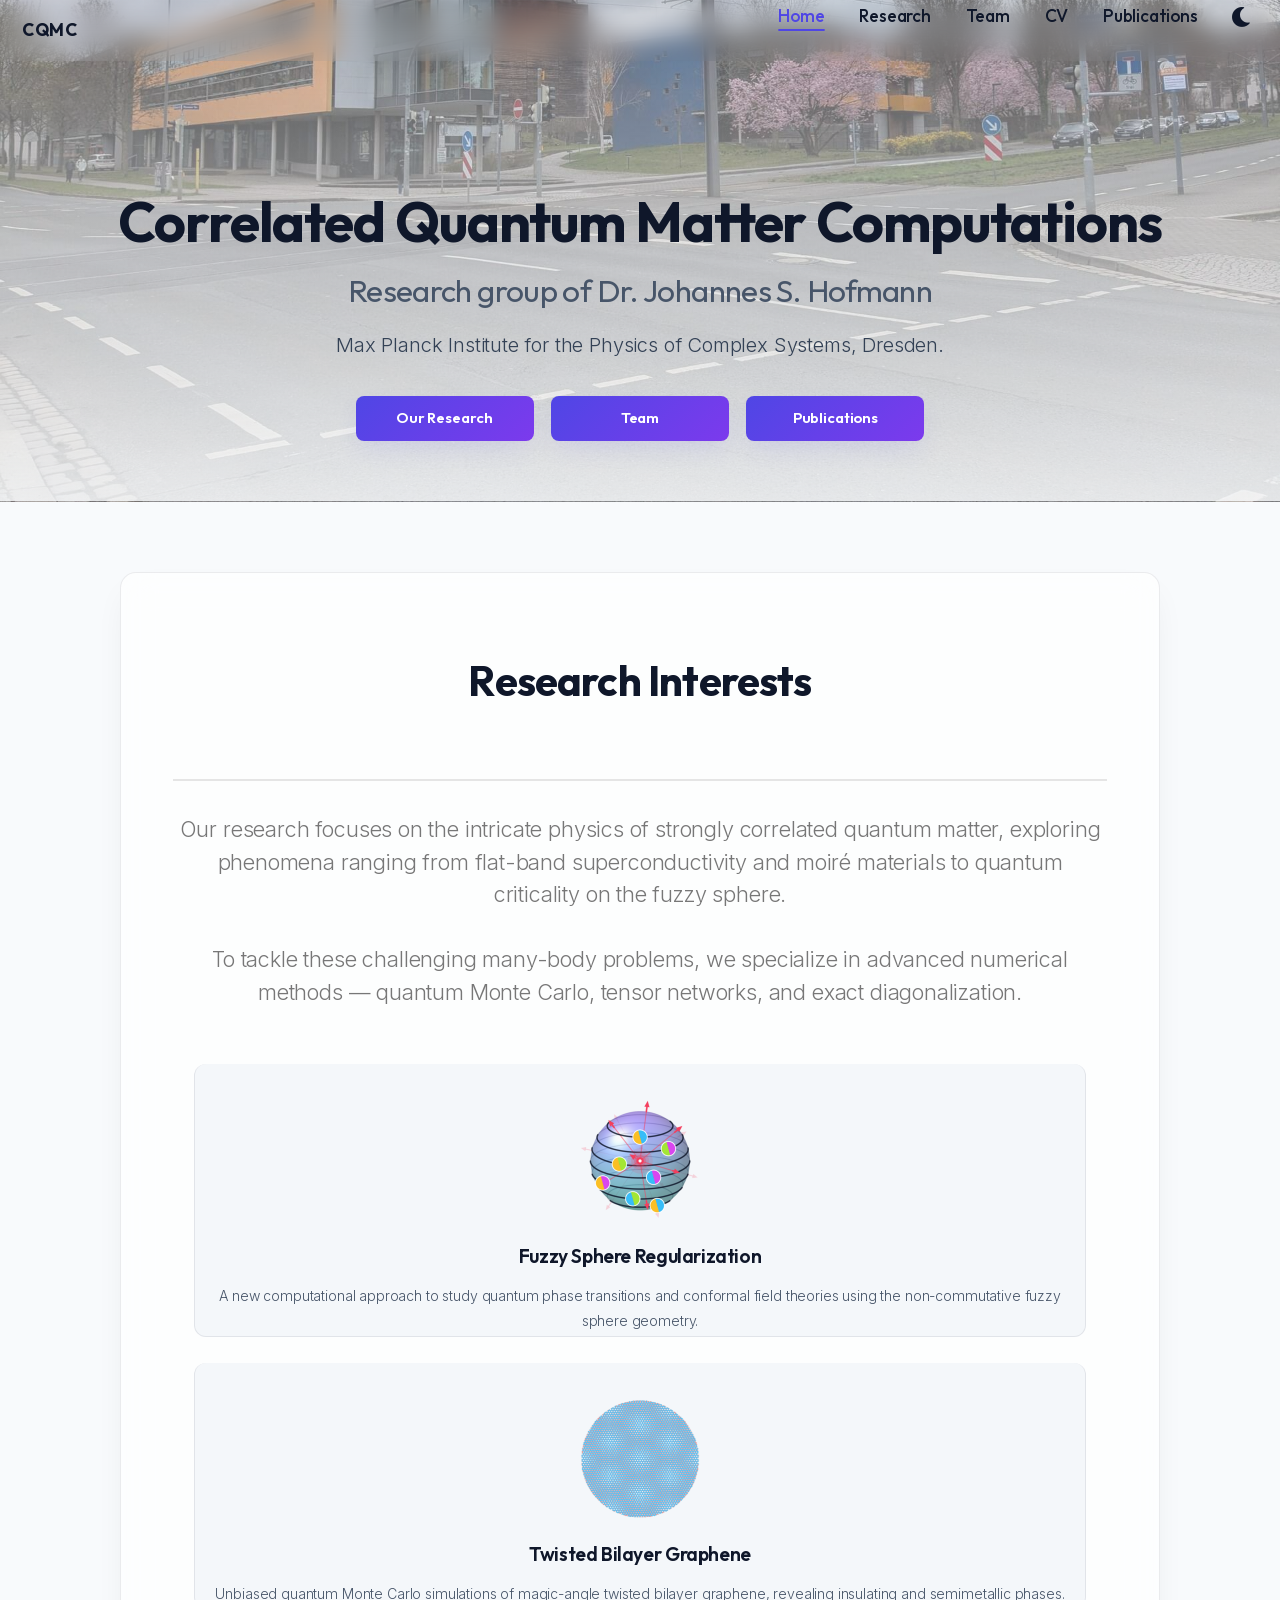
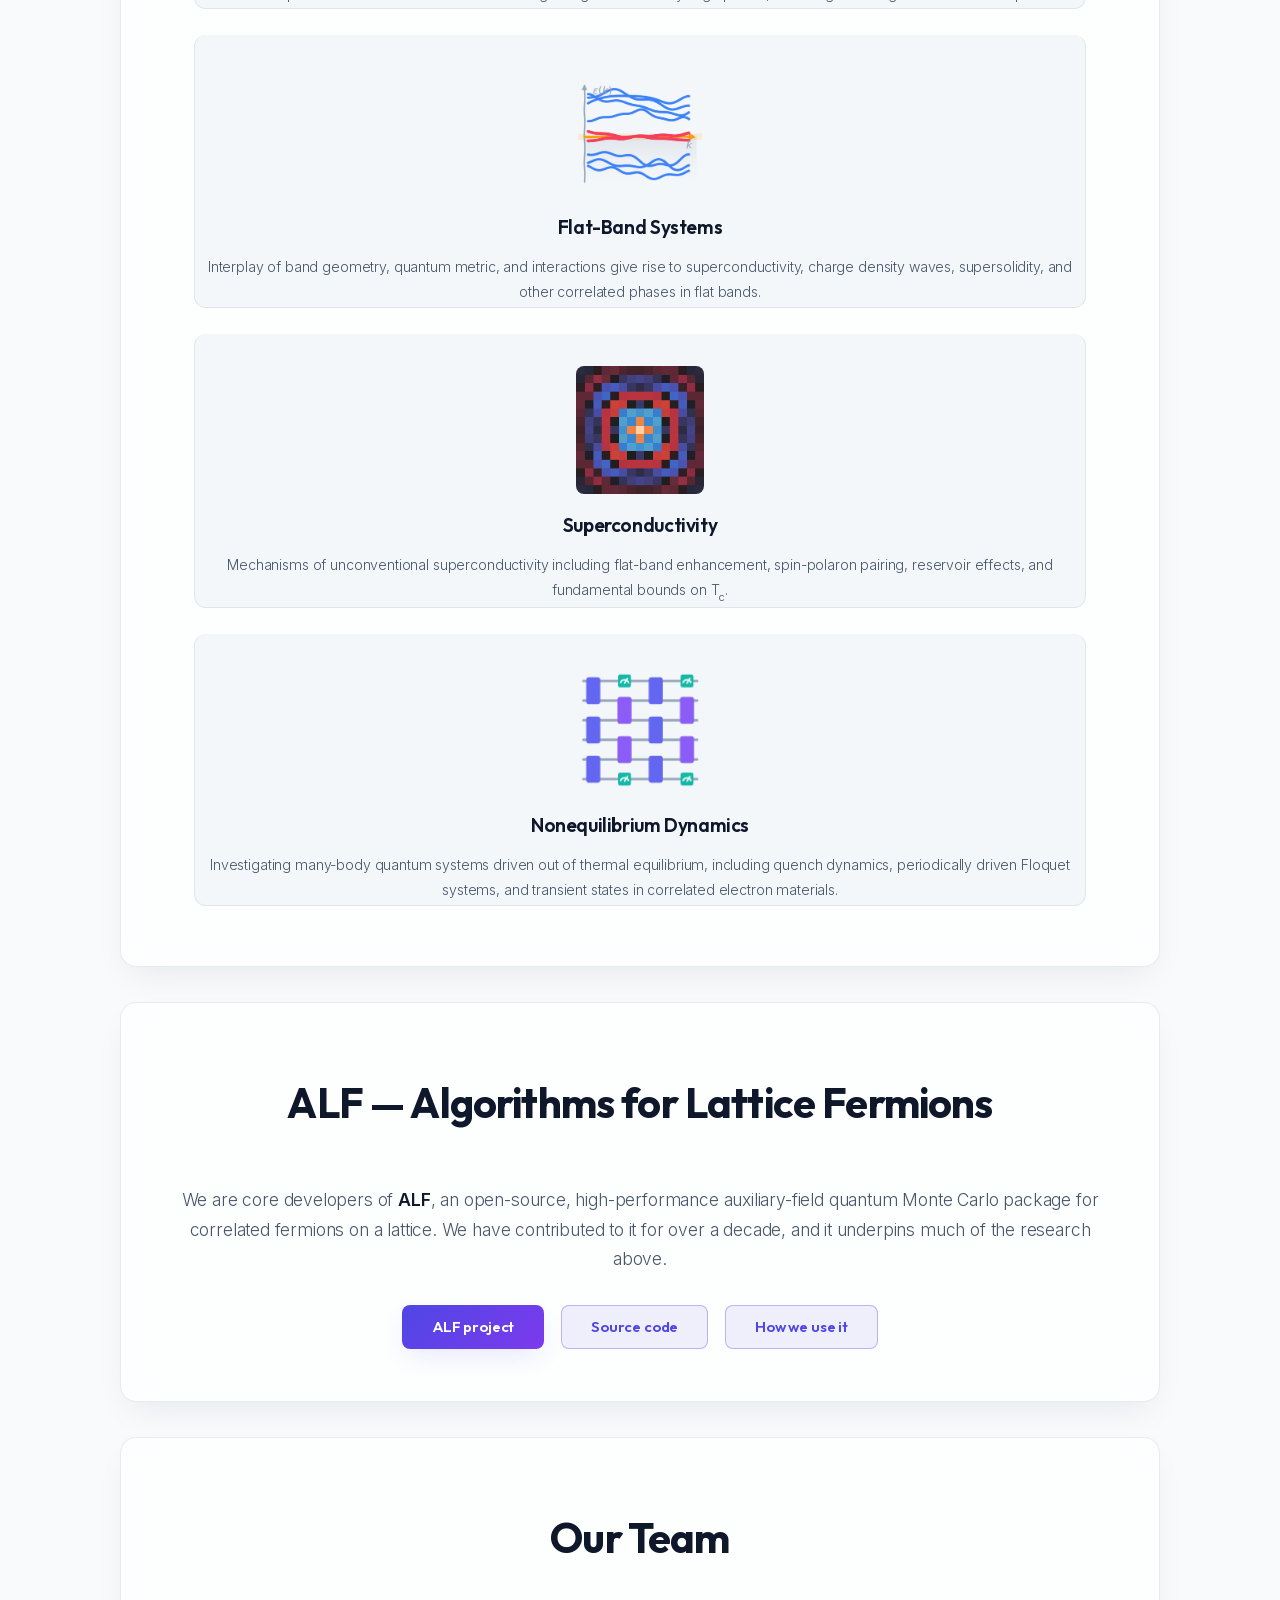
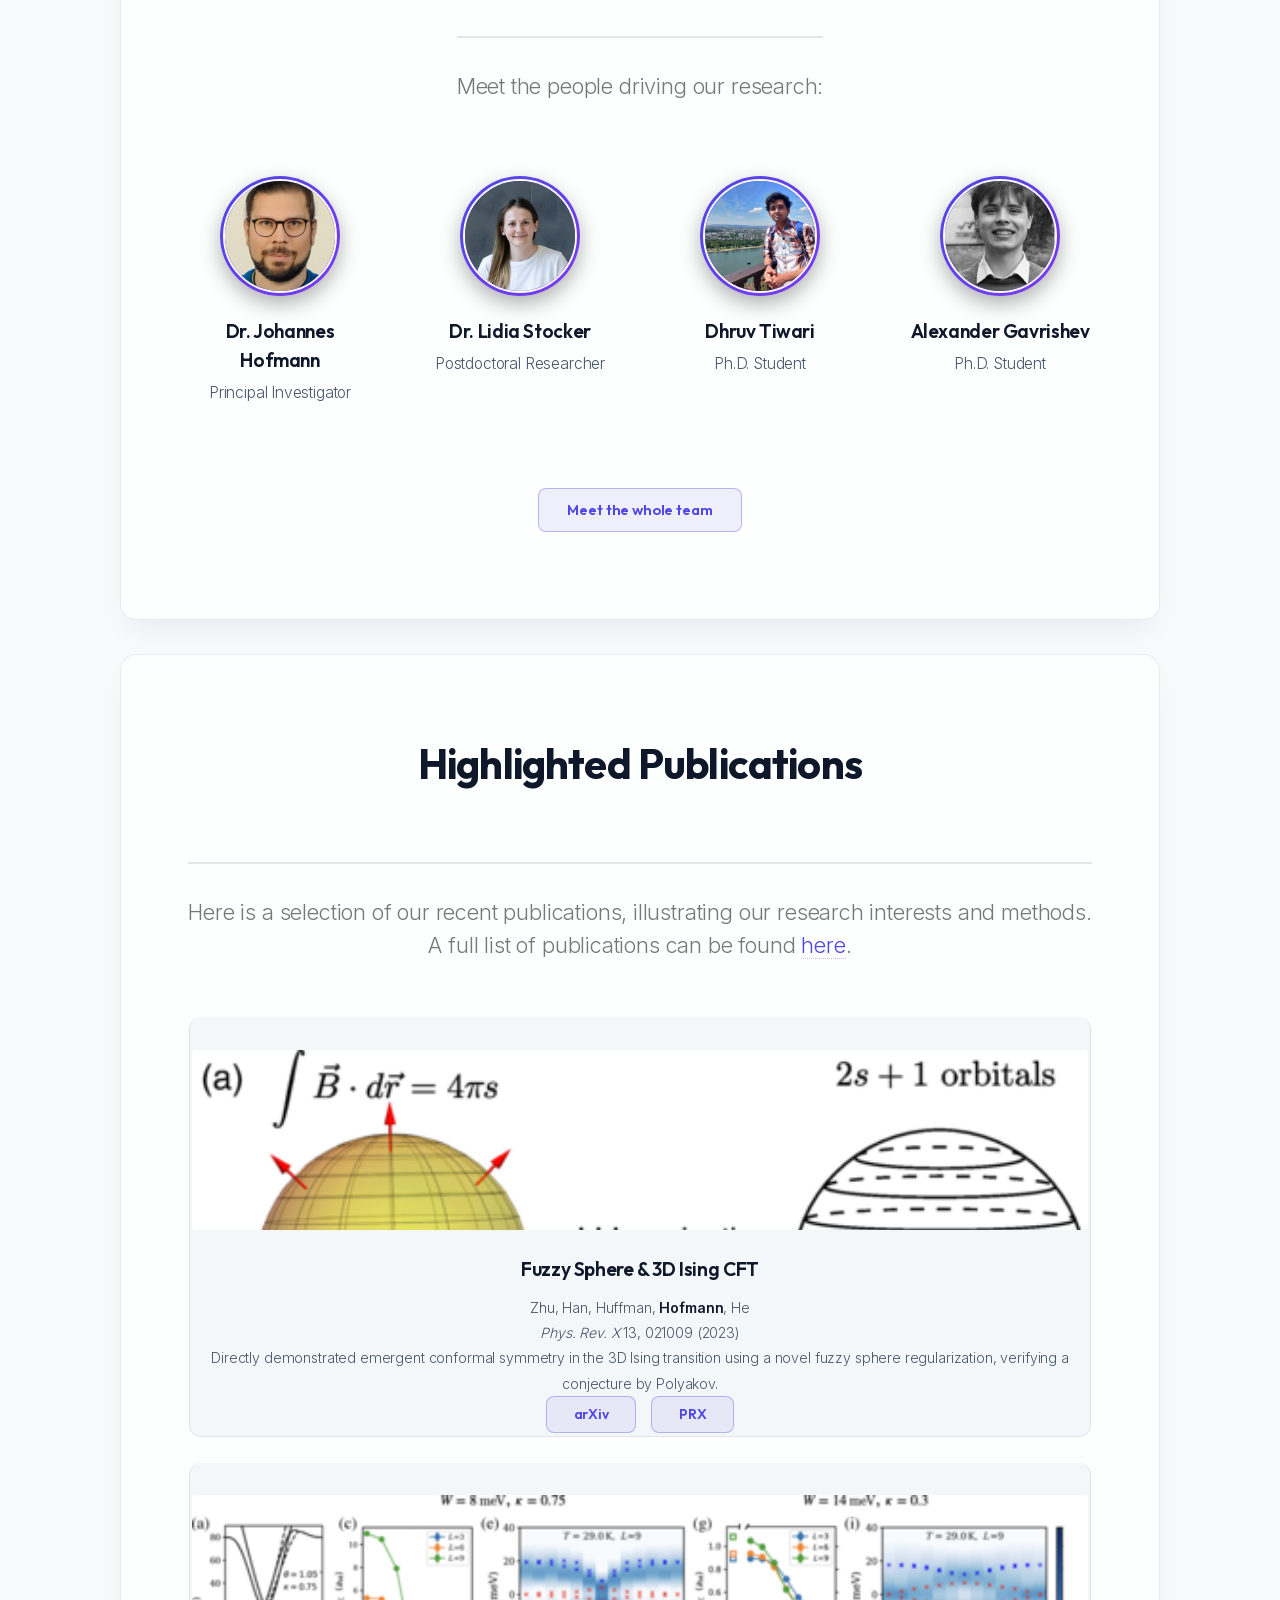
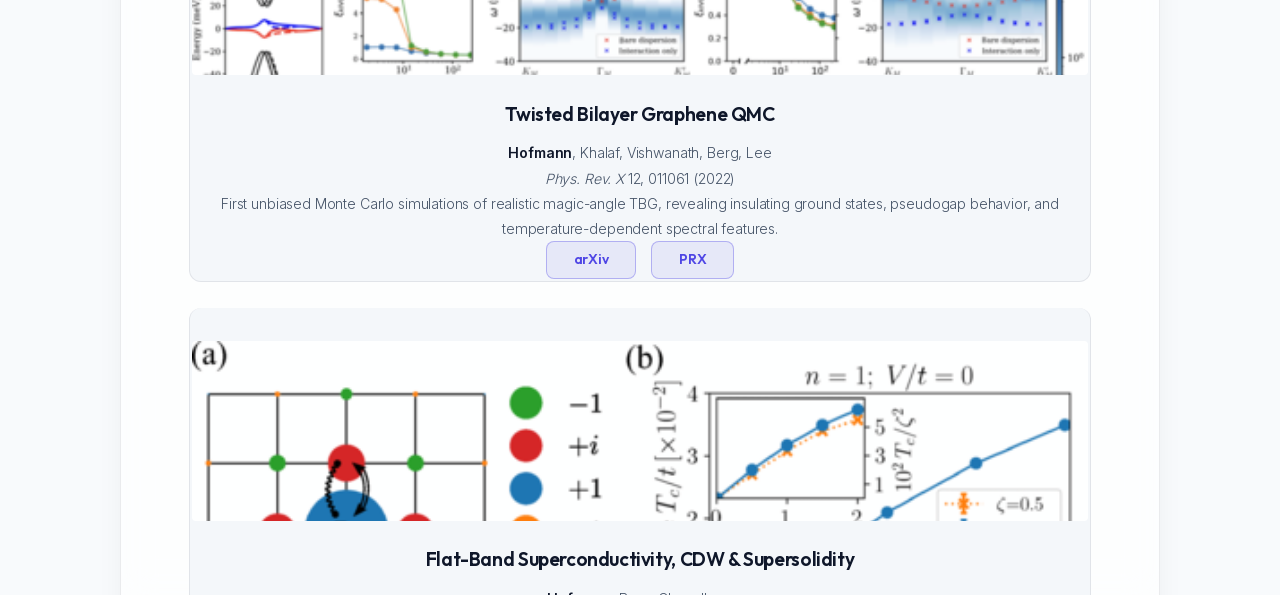
==== index.html @ 29dae03a "Initial CQMC website" ====
<!DOCTYPE HTML>
<!--
	Alpha by HTML5 UP — adapted for CQMC Group website
-->
<html lang="en">

<head>
    <title>CQMC Group — Correlated Quantum Matter Computations</title>
    <meta charset="utf-8" />
    <meta name="viewport" content="width=device-width, initial-scale=1" />
    <meta name="description"
        content="Research group of Dr. Johannes S. Hofmann at the Max Planck Institute for the Physics of Complex Systems, Dresden. We study strongly correlated quantum matter using advanced numerical methods." />
    <link rel="icon" href="images/favicon-32.png" sizes="32x32" />
    <link rel="icon" href="images/favicon-16.png" sizes="16x16" />
    <link rel="apple-touch-icon" href="images/apple-touch-icon.png" />

    <!-- Social preview. og:url and og:image must be ABSOLUTE, so this base has to
         be updated when the site moves to its final address (GitHub Pages). -->
    <link rel="canonical" href="https://www.pks.mpg.de/~jhofmann/" />
    <meta property="og:type" content="website" />
    <meta property="og:site_name" content="CQMC Group" />
    <meta property="og:locale" content="en_GB" />
    <meta property="og:title" content="CQMC Group — Correlated Quantum Matter Computations" />
    <meta property="og:description" content="Research group of Dr. Johannes S. Hofmann at the Max Planck Institute for the Physics of Complex Systems, Dresden. We study strongly correlated quantum matter using advanced numerical methods." />
    <meta property="og:url" content="https://www.pks.mpg.de/~jhofmann/" />
    <meta property="og:image" content="https://www.pks.mpg.de/~jhofmann/images/og-preview.jpg" />
    <meta property="og:image:width" content="1200" />
    <meta property="og:image:height" content="630" />
    <meta property="og:image:alt" content="CQMC — Correlated Quantum Matter Computations, research group of Dr. Johannes S. Hofmann" />
    <meta name="twitter:card" content="summary_large_image" />
    <meta name="twitter:title" content="CQMC Group — Correlated Quantum Matter Computations" />
    <meta name="twitter:description" content="Research group of Dr. Johannes S. Hofmann at the Max Planck Institute for the Physics of Complex Systems, Dresden. We study strongly correlated quantum matter using advanced numerical methods." />
    <meta name="twitter:image" content="https://www.pks.mpg.de/~jhofmann/images/og-preview.jpg" />

    <link rel="stylesheet" href="assets/css/main.css" />
    <link rel="stylesheet" href="assets/css/custom.css" />
    <script src="assets/js/theme-toggle.js"></script>
    <script src="assets/js/nav-active.js"></script>
</head>

<body class="landing is-preload">
    <div id="page-wrapper">

        <!-- Header -->
        <header id="header" class="alt">
            <h1><a href="index.html">CQMC</a></h1>
            <nav id="nav">
                <ul>
                    <li><a href="index.html">Home</a></li>
                    <li><a href="research.html">Research</a></li>
                    <li><a href="team.html">Team</a></li>
                    <li><a href="cv.html">CV</a></li>
                    <li><a href="publications.html">Publications</a></li>
                    <li>
                        <button class="theme-toggle-btn" aria-label="Toggle Theme">
                            <span class="theme-toggle-icon icon solid fa-moon"></span>
                        </button>
                    </li>
                </ul>
            </nav>
        </header>

        <!-- Banner -->
        <section id="banner">
            <h2>Correlated Quantum Matter Computations</h2>
            <h3>Research group of Dr. Johannes S. Hofmann</h3>
            <p>Max Planck Institute for the Physics of Complex Systems, Dresden.</p>
            <ul class="actions special">
                <li><a href="research.html" class="button primary">Our Research</a></li>
                <li><a href="team.html" class="button primary">Team</a></li>
                <li><a href="publications.html" class="button primary">Publications</a></li>
            </ul>
        </section>

        <!-- Main -->
        <section id="main" class="container">

            <!-- Research areas -->
            <section class="box special features">
                <header class="major">
                    <h2>Research Interests</h2>
                    <p>Our research focuses on the intricate physics of strongly correlated quantum matter,
                        exploring phenomena ranging from flat-band superconductivity and moiré materials
                        to quantum criticality on the fuzzy sphere.<br /><br />
                        To tackle these challenging many-body problems, we specialize in advanced numerical
                        methods &mdash; quantum Monte Carlo, tensor networks, and exact diagonalization.</p>
                </header>
                <div class="features-row">
                    <a href="research.html#fuzzy-sphere" class="research-card-link">
                        <section>
                            <img loading="lazy" src="images/fuzzy-sphere-logo.png" alt="Fuzzy Sphere"
                                style="width:128px; height:128px; object-fit:contain; margin-bottom:0.5em;" />
                            <h3>Fuzzy Sphere Regularization</h3>
                            <p>A new computational approach to study quantum phase transitions and conformal field theories
                                using the non-commutative fuzzy sphere geometry.</p>
                        </section>
                    </a>
                    <a href="research.html#twisted-bilayer-graphene" class="research-card-link">
                        <section>
                            <img loading="lazy" src="images/tbg_thumbnail.png" alt="Twisted Bilayer Graphene"
                                style="width:128px; height:128px; object-fit:contain; margin-bottom:0.5em;" />
                            <h3>Twisted Bilayer Graphene</h3>
                            <p>Unbiased quantum Monte Carlo simulations of magic-angle twisted bilayer graphene, revealing
                                insulating and semimetallic phases.</p>
                        </section>
                    </a>
                    <a href="research.html#flat-band-systems" class="research-card-link">
                        <section>
                            <img loading="lazy" src="images/flatband_thumbnail.png"
                                alt="Band structure: two nearly flat bands crossing at the chemical potential, isolated by gaps from generic dispersive bands"
                                style="width:128px; height:128px; object-fit:contain; margin-bottom:0.5em;" />
                            <h3>Flat-Band Systems</h3>
                            <p>Interplay of band geometry, quantum metric, and interactions give rise to superconductivity,
                                charge density waves, supersolidity, and other correlated phases in flat bands.</p>
                        </section>
                    </a>
                    <a href="research.html#superconductivity" class="research-card-link">
                        <section>
                            <img loading="lazy" src="images/cooper_pair_thumbnail.png"
                                alt="Cooper pair wave function on a lattice, showing alternating sign lobes in real space"
                                style="width:128px; height:128px; object-fit:contain; border-radius:8px; margin-bottom:0.5em;" />
                            <h3>Superconductivity</h3>
                            <p>Mechanisms of unconventional superconductivity including flat-band enhancement, spin-polaron
                                pairing, reservoir effects, and fundamental bounds on T<sub>c</sub>.</p>
                        </section>
                    </a>
                    <a href="research.html#nonequilibrium-dynamics" class="research-card-link">
                        <section>
                            <img loading="lazy" src="images/circuit_thumbnail.png"
                                alt="Brickwork quantum circuit: two-site gates on alternating links with measurements on the boundary sites"
                                style="width:128px; height:128px; object-fit:contain; margin-bottom:0.5em;" />
                            <h3>Nonequilibrium Dynamics</h3>
                            <p>Investigating many-body quantum systems driven out of thermal equilibrium, including quench dynamics, periodically driven Floquet systems, and transient states in correlated electron materials.</p>
                        </section>
                    </a>
                </div>
            </section>

            <!-- Software -->
            <section class="box special alf-band">
                <header class="major">
                    <h2>ALF &mdash; Algorithms for Lattice Fermions</h2>
                </header>
                <p>
                    We are core developers of <strong>ALF</strong>, an open-source, high-performance
                    auxiliary-field quantum Monte Carlo package for correlated fermions on a lattice.
                    We have contributed to it for over a decade, and it underpins much of the research
                    above.
                </p>
                <ul class="actions special">
                    <li><a href="https://alf.physik.uni-wuerzburg.de" class="button primary"
                            target="_blank">ALF project</a></li>
                    <li><a href="https://github.com/ALF-QMC/ALF" class="button alt"
                            target="_blank">Source code</a></li>
                    <li><a href="research.html#software" class="button alt">How we use it</a></li>
                </ul>
            </section>

            <!-- Team Overview -->
            <section class="box special">
                <header class="major">
                    <h2>Our Team</h2>
                    <p>Meet the people driving our research:</p>
                </header>
                <div class="home-team-grid">
                    <a href="team.html" class="team-card-link">
                        <div class="team-card-inner">
                            <div class="avatar-wrapper">
                                <img loading="lazy" src="images/Johannes-Hofmann.jpeg" alt="Dr. Johannes Hofmann" />
                            </div>
                            <h4 style="margin-bottom: 0.2em;">Dr. Johannes Hofmann</h4>
                            <p style="margin: 0; font-size: 0.9em;">Principal Investigator</p>
                        </div>
                    </a>
                    <a href="team.html" class="team-card-link">
                        <div class="team-card-inner">
                            <div class="avatar-wrapper">
                                <img loading="lazy" src="images/lidia_cropped.jpg" alt="Dr. Lidia Stocker" />
                            </div>
                            <h4 style="margin-bottom: 0.2em;">Dr. Lidia Stocker</h4>
                            <p style="margin: 0; font-size: 0.9em;">Postdoctoral Researcher</p>
                        </div>
                    </a>
                    <a href="team.html" class="team-card-link">
                        <div class="team-card-inner">
                            <div class="avatar-wrapper">
                                <img loading="lazy" src="images/dhruv_cropped.jpg" alt="Dhruv Tiwari" />
                            </div>
                            <h4 style="margin-bottom: 0.2em;">Dhruv Tiwari</h4>
                            <p style="margin: 0; font-size: 0.9em;">Ph.D. Student</p>
                        </div>
                    </a>
                    <a href="team.html" class="team-card-link">
                        <div class="team-card-inner">
                            <div class="avatar-wrapper">
                                <img loading="lazy" src="images/alexander_cropped.jpg" alt="Alexander Gavrishev" />
                            </div>
                            <h4 style="margin-bottom: 0.2em;">Alexander Gavrishev</h4>
                            <p style="margin: 0; font-size: 0.9em;">Ph.D. Student</p>
                        </div>
                    </a>
                </div>
                <footer class="major" style="margin-top: 2em;">
                    <ul class="actions special">
                        <li><a href="team.html" class="button alt">Meet the whole team</a></li>
                    </ul>
                </footer>
            </section>

            <!-- Highlighted Publications -->
            <section class="box special features">
                <header class="major">
                    <h2>Highlighted Publications</h2>
                    <p>Here is a selection of our recent publications, illustrating our research interests and
                        methods.<br />
                        A full list of publications can be found <a href="publications.html">here</a>.
                    </p>
                </header>
                <div class="features-row pub-row">
                    <section>
                        <img loading="lazy" src="images/fuzzy-sphere.png" alt="Fuzzy Sphere"
                            style="width:100%; max-height:180px; object-fit:cover; object-position:top; border-radius:4px; margin-bottom:1em;" />
                        <h3>Fuzzy Sphere &amp; 3D Ising CFT</h3>
                        <p>Zhu, Han, Huffman, <strong>Hofmann</strong>, He<br />
                            <em>Phys. Rev. X</em> 13, 021009 (2023)
                        </p>
                        <p>Directly demonstrated emergent conformal symmetry in the 3D Ising transition using a novel
                            fuzzy sphere regularization, verifying a conjecture by Polyakov.</p>
                        <ul class="actions special">
                            <li><a href="https://arxiv.org/abs/2210.13482" class="button alt small"
                                    target="_blank">arXiv</a></li>
                            <li><a href="https://doi.org/10.1103/PhysRevX.13.021009" class="button alt small"
                                    target="_blank">PRX</a></li>
                        </ul>
                    </section>
                    <section>
                        <img loading="lazy" src="images/tbg.png" alt="Twisted Bilayer Graphene"
                            style="width:100%; max-height:180px; object-fit:cover; object-position:top; border-radius:4px; margin-bottom:1em;" />
                        <h3>Twisted Bilayer Graphene QMC</h3>
                        <p><strong>Hofmann</strong>, Khalaf, Vishwanath, Berg, Lee<br />
                            <em>Phys. Rev. X</em> 12, 011061 (2022)
                        </p>
                        <p>First unbiased Monte Carlo simulations of realistic magic-angle TBG, revealing insulating
                            ground states, pseudogap behavior, and temperature-dependent spectral features.</p>
                        <ul class="actions special">
                            <li><a href="https://arxiv.org/abs/2105.12112" class="button alt small"
                                    target="_blank">arXiv</a></li>
                            <li><a href="https://doi.org/10.1103/PhysRevX.12.011061" class="button alt small"
                                    target="_blank">PRX</a></li>
                        </ul>
                    </section>
                </div>
                <div class="features-row pub-row">
                    <section>
                        <img loading="lazy" src="images/flatband-sc.png" alt="Flat-Band Superconductivity"
                            style="width:100%; max-height:180px; object-fit:cover; object-position:top; border-radius:4px; margin-bottom:1em;" />
                        <h3>Flat-Band Superconductivity, CDW &amp; Supersolidity</h3>
                        <p><strong>Hofmann</strong>, Berg, Chowdhury<br />
                            <em>Phys. Rev. Lett.</em> 130, 226001 (2023)
                        </p>
                        <p>Demonstrated coexisting superconductivity and charge density wave order (supersolid) in flat
                            bands with tunable quantum metric, and the violation of putative stiffness bounds.</p>
                        <ul class="actions special">
                            <li><a href="https://arxiv.org/abs/2204.02994" class="button alt small"
                                    target="_blank">arXiv</a></li>
                            <li><a href="https://doi.org/10.1103/PhysRevLett.130.226001" class="button alt small"
                                    target="_blank">PRL</a></li>
                        </ul>
                    </section>
                    <section>
                        <img loading="lazy" src="images/fig_ph_diag.png" alt="Phase Diagram"
                            style="width:100%; max-height:180px; object-fit:contain; background:#fff; border-radius:4px; margin-bottom:1em;" />
                        <h3>Deconfined Criticality &amp; SU(2) QCD on the Fuzzy Sphere</h3>
                        <p>Huffman, Zhou, He, <strong>Hofmann</strong><br />
                            <em>Phys. Rev. D</em> 114, 034503 (2026)
                        </p>
                        <p>Extended the fuzzy-sphere approach to SU(2) QCD<sub>3</sub> with N flavors, finding evidence
                            for
                            a critical phase for N&thinsp;&geq;&thinsp;4 and extracting scaling dimensions consistent
                            with large-N expectations.</p>
                        <ul class="actions special">
                            <li><a href="https://arxiv.org/abs/2602.11255" class="button alt small"
                                    target="_blank">arXiv</a></li>
                            <li><a href="https://doi.org/10.1103/f6qg-q875" class="button alt small"
                                    target="_blank">PRD</a></li>
                        </ul>
                    </section>
                </div>
            </section>

        </section>

        <!-- Footer -->
        <footer id="footer">
            <ul class="icons">
                <li><a href="https://arxiv.org/a/hofmann_j_2" class="icon solid fa-file-alt" target="_blank"><span
                            class="label">arXiv</span></a></li>
                <li><a href="https://scholar.google.com/citations?user=z5p5AsgAAAAJ"
                        class="icon solid fa-graduation-cap" target="_blank"><span class="label">Google
                            Scholar</span></a></li>
                <li><a href="mailto:jhofmann@pks.mpg.de" class="icon solid fa-envelope"><span
                            class="label">Email</span></a></li>
            </ul>
            <ul class="copyright">
                <li>&copy; Johannes S. Hofmann. All rights reserved.</li>
                <li>Max Planck Institute for the Physics of Complex Systems, Dresden</li>
                <li>Design: <a href="https://html5up.net">HTML5 UP</a></li>
                <li><a href="impressum.html">Impressum</a></li>
                <li><a href="privacy.html">Privacy Policy</a></li>
            </ul>
        </footer>

    </div>

    <!-- Scripts -->
    <script src="assets/js/jquery.min.js"></script>
    <script src="assets/js/jquery.dropotron.min.js"></script>
    <script src="assets/js/jquery.scrollex.min.js"></script>
    <script src="assets/js/browser.min.js"></script>
    <script src="assets/js/breakpoints.min.js"></script>
    <script src="assets/js/util.js"></script>
    <script src="assets/js/main.js"></script>

</body>

</html>
---- assets/css/main.css ----
@import url("fontawesome-all.min.css");
/* Source Sans Pro import removed: it was declared only on `body` below, which
   custom.css overrides with `font-family: 'Inter' !important`, so the font never
   rendered. The remote request leaked visitor IPs to Google for nothing. */

/*
	Alpha by HTML5 UP
	html5up.net | @ajlkn
	Free for personal and commercial use under the CCA 3.0 license (html5up.net/license)
*/

/* Reset */

/* Based on meyerweb.com/eric/tools/css/reset (v2.0 | 20110126 | License: public domain) */

	html, body, div, span, applet, object,
	iframe, h1, h2, h3, h4, h5, h6, p, blockquote,
	pre, a, abbr, acronym, address, big, cite,
	code, del, dfn, em, img, ins, kbd, q, s, samp,
	small, strike, strong, sub, sup, tt, var, b,
	u, i, center, dl, dt, dd, ol, ul, li, fieldset,
	form, label, legend, table, caption, tbody,
	tfoot, thead, tr, th, td, article, aside,
	canvas, details, embed, figure, figcaption,
	footer, header, hgroup, menu, nav, output, ruby,
	section, summary, time, mark, audio, video {
		margin: 0;
		padding: 0;
		border: 0;
		font-size: 100%;
		font: inherit;
		vertical-align: baseline;
	}

	article, aside, details, figcaption, figure,
	footer, header, hgroup, menu, nav, section {
		display: block;
	}

	body {
		line-height: 1;
	}

	ol, ul {
		list-style: none;
	}

	blockquote, q {
		quotes: none;
	}

		blockquote:before, blockquote:after, q:before, q:after {
			content: '';
			content: none;
		}

	table {
		border-collapse: collapse;
		border-spacing: 0;
	}

	body {
		-webkit-text-size-adjust: none;
	}

	mark {
		background-color: transparent;
		color: inherit;
	}

	input::-moz-focus-inner {
		border: 0;
		padding: 0;
	}

	input, select, textarea {
		-moz-appearance: none;
		-webkit-appearance: none;
		-ms-appearance: none;
		appearance: none;
	}

/* Basic */

	@-ms-viewport {
		width: device-width;
	}

	body {
		-ms-overflow-style: scrollbar;
	}

	@media screen and (max-width: 480px) {

		html, body {
			min-width: 320px;
		}

	}

	html {
		box-sizing: border-box;
	}

	*, *:before, *:after {
		box-sizing: inherit;
	}

	body {
		background: #f5f5f5;
	}

	body, input, select, textarea {
		color: #777;
		font-family: "Source Sans Pro", sans-serif;
		font-size: 16pt;
		font-weight: 300;
		line-height: 1.65em;
		letter-spacing: -0.015em;
	}

	a {
		-moz-transition: color 0.2s ease-in-out, border-bottom-color 0.2s ease-in-out;
		-webkit-transition: color 0.2s ease-in-out, border-bottom-color 0.2s ease-in-out;
		-ms-transition: color 0.2s ease-in-out, border-bottom-color 0.2s ease-in-out;
		transition: color 0.2s ease-in-out, border-bottom-color 0.2s ease-in-out;
		border-bottom: dotted 1px;
		color: #e89980;
		text-decoration: none;
	}

		a:hover {
			border-bottom-color: transparent;
		}

	strong, b {
		color: #646464;
		font-weight: 400;
	}

	em, i {
		font-style: italic;
	}

	p {
		margin: 0 0 2em 0;
	}

	h1, h2, h3, h4, h5, h6 {
		color: #646464;
		font-weight: 300;
		line-height: 1em;
		margin: 0 0 0.5em 0;
	}

		h1 a, h2 a, h3 a, h4 a, h5 a, h6 a {
			color: inherit;
			text-decoration: none;
		}

	h2 {
		font-size: 2.25em;
		line-height: 1.5em;
		letter-spacing: -0.035em;
	}

	h3 {
		font-size: 1.75em;
		line-height: 1.5em;
		letter-spacing: -0.025em;
	}

	h4 {
		font-size: 1.1em;
		line-height: 1.5em;
		letter-spacing: 0;
	}

	h5 {
		font-size: 0.9em;
		line-height: 1.5em;
		letter-spacing: 0;
	}

	h6 {
		font-size: 0.7em;
		line-height: 1.5em;
		letter-spacing: 0;
	}

	sub {
		font-size: 0.8em;
		position: relative;
		top: 0.5em;
	}

	sup {
		font-size: 0.8em;
		position: relative;
		top: -0.5em;
	}

	hr {
		border: 0;
		border-bottom: solid 2px #e5e5e5;
		margin: 2em 0;
	}

		hr.major {
			margin: 3em 0;
		}

	blockquote {
		border-left: solid 4px #e5e5e5;
		font-style: italic;
		margin: 0 0 2em 0;
		padding: 0.5em 0 0.5em 2em;
	}

	pre {
		-webkit-overflow-scrolling: touch;
		background: #f8f8f8;
		border-radius: 6px;
		border: solid 1px #e5e5e5;
		font-family: monospace;
		font-size: 0.9em;
		line-height: 1.75em;
		margin: 0 0 2em 0;
		overflow-x: auto;
		padding: 1em 1.5em;
	}

	code {
		background: #f8f8f8;
		border-radius: 6px;
		border: solid 1px #e5e5e5;
		font-family: monospace;
		font-size: 0.9em;
		margin: 0 0.25em;
		padding: 0.25em 0.65em;
	}

	.align-left {
		text-align: left;
	}

	.align-center {
		text-align: center;
	}

	.align-right {
		text-align: right;
	}

/* Row */

	.row {
		display: flex;
		flex-wrap: wrap;
		box-sizing: border-box;
		align-items: stretch;
	}

		.row > * {
			box-sizing: border-box;
		}

		.row.gtr-uniform > * > :last-child {
			margin-bottom: 0;
		}

		.row.aln-left {
			justify-content: flex-start;
		}

		.row.aln-center {
			justify-content: center;
		}

		.row.aln-right {
			justify-content: flex-end;
		}

		.row.aln-top {
			align-items: flex-start;
		}

		.row.aln-middle {
			align-items: center;
		}

		.row.aln-bottom {
			align-items: flex-end;
		}

		.row > .imp {
			order: -1;
		}

		.row > .col-1 {
			width: 8.33333%;
		}

		.row > .off-1 {
			margin-left: 8.33333%;
		}

		.row > .col-2 {
			width: 16.66667%;
		}

		.row > .off-2 {
			margin-left: 16.66667%;
		}

		.row > .col-3 {
			width: 25%;
		}

		.row > .off-3 {
			margin-left: 25%;
		}

		.row > .col-4 {
			width: 33.33333%;
		}

		.row > .off-4 {
			margin-left: 33.33333%;
		}

		.row > .col-5 {
			width: 41.66667%;
		}

		.row > .off-5 {
			margin-left: 41.66667%;
		}

		.row > .col-6 {
			width: 50%;
		}

		.row > .off-6 {
			margin-left: 50%;
		}

		.row > .col-7 {
			width: 58.33333%;
		}

		.row > .off-7 {
			margin-left: 58.33333%;
		}

		.row > .col-8 {
			width: 66.66667%;
		}

		.row > .off-8 {
			margin-left: 66.66667%;
		}

		.row > .col-9 {
			width: 75%;
		}

		.row > .off-9 {
			margin-left: 75%;
		}

		.row > .col-10 {
			width: 83.33333%;
		}

		.row > .off-10 {
			margin-left: 83.33333%;
		}

		.row > .col-11 {
			width: 91.66667%;
		}

		.row > .off-11 {
			margin-left: 91.66667%;
		}

		.row > .col-12 {
			width: 100%;
		}

		.row > .off-12 {
			margin-left: 100%;
		}

		.row.gtr-0 {
			margin-top: 0;
			margin-left: 0em;
		}

			.row.gtr-0 > * {
				padding: 0 0 0 0em;
			}

			.row.gtr-0.gtr-uniform {
				margin-top: 0em;
			}

				.row.gtr-0.gtr-uniform > * {
					padding-top: 0em;
				}

		.row.gtr-25 {
			margin-top: 0;
			margin-left: -0.5em;
		}

			.row.gtr-25 > * {
				padding: 0 0 0 0.5em;
			}

			.row.gtr-25.gtr-uniform {
				margin-top: -0.5em;
			}

				.row.gtr-25.gtr-uniform > * {
					padding-top: 0.5em;
				}

		.row.gtr-50 {
			margin-top: 0;
			margin-left: -1em;
		}

			.row.gtr-50 > * {
				padding: 0 0 0 1em;
			}

			.row.gtr-50.gtr-uniform {
				margin-top: -1em;
			}

				.row.gtr-50.gtr-uniform > * {
					padding-top: 1em;
				}

		.row {
			margin-top: 0;
			margin-left: -2em;
		}

			.row > * {
				padding: 0 0 0 2em;
			}

			.row.gtr-uniform {
				margin-top: -2em;
			}

				.row.gtr-uniform > * {
					padding-top: 2em;
				}

		.row.gtr-150 {
			margin-top: 0;
			margin-left: -3em;
		}

			.row.gtr-150 > * {
				padding: 0 0 0 3em;
			}

			.row.gtr-150.gtr-uniform {
				margin-top: -3em;
			}

				.row.gtr-150.gtr-uniform > * {
					padding-top: 3em;
				}

		.row.gtr-200 {
			margin-top: 0;
			margin-left: -4em;
		}

			.row.gtr-200 > * {
				padding: 0 0 0 4em;
			}

			.row.gtr-200.gtr-uniform {
				margin-top: -4em;
			}

				.row.gtr-200.gtr-uniform > * {
					padding-top: 4em;
				}

		@media screen and (max-width: 1680px) {

			.row {
				display: flex;
				flex-wrap: wrap;
				box-sizing: border-box;
				align-items: stretch;
			}

				.row > * {
					box-sizing: border-box;
				}

				.row.gtr-uniform > * > :last-child {
					margin-bottom: 0;
				}

				.row.aln-left {
					justify-content: flex-start;
				}

				.row.aln-center {
					justify-content: center;
				}

				.row.aln-right {
					justify-content: flex-end;
				}

				.row.aln-top {
					align-items: flex-start;
				}

				.row.aln-middle {
					align-items: center;
				}

				.row.aln-bottom {
					align-items: flex-end;
				}

				.row > .imp-wide {
					order: -1;
				}

				.row > .col-1-wide {
					width: 8.33333%;
				}

				.row > .off-1-wide {
					margin-left: 8.33333%;
				}

				.row > .col-2-wide {
					width: 16.66667%;
				}

				.row > .off-2-wide {
					margin-left: 16.66667%;
				}

				.row > .col-3-wide {
					width: 25%;
				}

				.row > .off-3-wide {
					margin-left: 25%;
				}

				.row > .col-4-wide {
					width: 33.33333%;
				}

				.row > .off-4-wide {
					margin-left: 33.33333%;
				}

				.row > .col-5-wide {
					width: 41.66667%;
				}

				.row > .off-5-wide {
					margin-left: 41.66667%;
				}

				.row > .col-6-wide {
					width: 50%;
				}

				.row > .off-6-wide {
					margin-left: 50%;
				}

				.row > .col-7-wide {
					width: 58.33333%;
				}

				.row > .off-7-wide {
					margin-left: 58.33333%;
				}

				.row > .col-8-wide {
					width: 66.66667%;
				}

				.row > .off-8-wide {
					margin-left: 66.66667%;
				}

				.row > .col-9-wide {
					width: 75%;
				}

				.row > .off-9-wide {
					margin-left: 75%;
				}

				.row > .col-10-wide {
					width: 83.33333%;
				}

				.row > .off-10-wide {
					margin-left: 83.33333%;
				}

				.row > .col-11-wide {
					width: 91.66667%;
				}

				.row > .off-11-wide {
					margin-left: 91.66667%;
				}

				.row > .col-12-wide {
					width: 100%;
				}

				.row > .off-12-wide {
					margin-left: 100%;
				}

				.row.gtr-0 {
					margin-top: 0;
					margin-left: 0em;
				}

					.row.gtr-0 > * {
						padding: 0 0 0 0em;
					}

					.row.gtr-0.gtr-uniform {
						margin-top: 0em;
					}

						.row.gtr-0.gtr-uniform > * {
							padding-top: 0em;
						}

				.row.gtr-25 {
					margin-top: 0;
					margin-left: -0.5em;
				}

					.row.gtr-25 > * {
						padding: 0 0 0 0.5em;
					}

					.row.gtr-25.gtr-uniform {
						margin-top: -0.5em;
					}

						.row.gtr-25.gtr-uniform > * {
							padding-top: 0.5em;
						}

				.row.gtr-50 {
					margin-top: 0;
					margin-left: -1em;
				}

					.row.gtr-50 > * {
						padding: 0 0 0 1em;
					}

					.row.gtr-50.gtr-uniform {
						margin-top: -1em;
					}

						.row.gtr-50.gtr-uniform > * {
							padding-top: 1em;
						}

				.row {
					margin-top: 0;
					margin-left: -2em;
				}

					.row > * {
						padding: 0 0 0 2em;
					}

					.row.gtr-uniform {
						margin-top: -2em;
					}

						.row.gtr-uniform > * {
							padding-top: 2em;
						}

				.row.gtr-150 {
					margin-top: 0;
					margin-left: -3em;
				}

					.row.gtr-150 > * {
						padding: 0 0 0 3em;
					}

					.row.gtr-150.gtr-uniform {
						margin-top: -3em;
					}

						.row.gtr-150.gtr-uniform > * {
							padding-top: 3em;
						}

				.row.gtr-200 {
					margin-top: 0;
					margin-left: -4em;
				}

					.row.gtr-200 > * {
						padding: 0 0 0 4em;
					}

					.row.gtr-200.gtr-uniform {
						margin-top: -4em;
					}

						.row.gtr-200.gtr-uniform > * {
							padding-top: 4em;
						}

		}

		@media screen and (max-width: 1280px) {

			.row {
				display: flex;
				flex-wrap: wrap;
				box-sizing: border-box;
				align-items: stretch;
			}

				.row > * {
					box-sizing: border-box;
				}

				.row.gtr-uniform > * > :last-child {
					margin-bottom: 0;
				}

				.row.aln-left {
					justify-content: flex-start;
				}

				.row.aln-center {
					justify-content: center;
				}

				.row.aln-right {
					justify-content: flex-end;
				}

				.row.aln-top {
					align-items: flex-start;
				}

				.row.aln-middle {
					align-items: center;
				}

				.row.aln-bottom {
					align-items: flex-end;
				}

				.row > .imp-normal {
					order: -1;
				}

				.row > .col-1-normal {
					width: 8.33333%;
				}

				.row > .off-1-normal {
					margin-left: 8.33333%;
				}

				.row > .col-2-normal {
					width: 16.66667%;
				}

				.row > .off-2-normal {
					margin-left: 16.66667%;
				}

				.row > .col-3-normal {
					width: 25%;
				}

				.row > .off-3-normal {
					margin-left: 25%;
				}

				.row > .col-4-normal {
					width: 33.33333%;
				}

				.row > .off-4-normal {
					margin-left: 33.33333%;
				}

				.row > .col-5-normal {
					width: 41.66667%;
				}

				.row > .off-5-normal {
					margin-left: 41.66667%;
				}

				.row > .col-6-normal {
					width: 50%;
				}

				.row > .off-6-normal {
					margin-left: 50%;
				}

				.row > .col-7-normal {
					width: 58.33333%;
				}

				.row > .off-7-normal {
					margin-left: 58.33333%;
				}

				.row > .col-8-normal {
					width: 66.66667%;
				}

				.row > .off-8-normal {
					margin-left: 66.66667%;
				}

				.row > .col-9-normal {
					width: 75%;
				}

				.row > .off-9-normal {
					margin-left: 75%;
				}

				.row > .col-10-normal {
					width: 83.33333%;
				}

				.row > .off-10-normal {
					margin-left: 83.33333%;
				}

				.row > .col-11-normal {
					width: 91.66667%;
				}

				.row > .off-11-normal {
					margin-left: 91.66667%;
				}

				.row > .col-12-normal {
					width: 100%;
				}

				.row > .off-12-normal {
					margin-left: 100%;
				}

				.row.gtr-0 {
					margin-top: 0;
					margin-left: 0em;
				}

					.row.gtr-0 > * {
						padding: 0 0 0 0em;
					}

					.row.gtr-0.gtr-uniform {
						margin-top: 0em;
					}

						.row.gtr-0.gtr-uniform > * {
							padding-top: 0em;
						}

				.row.gtr-25 {
					margin-top: 0;
					margin-left: -0.5em;
				}

					.row.gtr-25 > * {
						padding: 0 0 0 0.5em;
					}

					.row.gtr-25.gtr-uniform {
						margin-top: -0.5em;
					}

						.row.gtr-25.gtr-uniform > * {
							padding-top: 0.5em;
						}

				.row.gtr-50 {
					margin-top: 0;
					margin-left: -1em;
				}

					.row.gtr-50 > * {
						padding: 0 0 0 1em;
					}

					.row.gtr-50.gtr-uniform {
						margin-top: -1em;
					}

						.row.gtr-50.gtr-uniform > * {
							padding-top: 1em;
						}

				.row {
					margin-top: 0;
					margin-left: -2em;
				}

					.row > * {
						padding: 0 0 0 2em;
					}

					.row.gtr-uniform {
						margin-top: -2em;
					}

						.row.gtr-uniform > * {
							padding-top: 2em;
						}

				.row.gtr-150 {
					margin-top: 0;
					margin-left: -3em;
				}

					.row.gtr-150 > * {
						padding: 0 0 0 3em;
					}

					.row.gtr-150.gtr-uniform {
						margin-top: -3em;
					}

						.row.gtr-150.gtr-uniform > * {
							padding-top: 3em;
						}

				.row.gtr-200 {
					margin-top: 0;
					margin-left: -4em;
				}

					.row.gtr-200 > * {
						padding: 0 0 0 4em;
					}

					.row.gtr-200.gtr-uniform {
						margin-top: -4em;
					}

						.row.gtr-200.gtr-uniform > * {
							padding-top: 4em;
						}

		}

		@media screen and (max-width: 980px) {

			.row {
				display: flex;
				flex-wrap: wrap;
				box-sizing: border-box;
				align-items: stretch;
			}

				.row > * {
					box-sizing: border-box;
				}

				.row.gtr-uniform > * > :last-child {
					margin-bottom: 0;
				}

				.row.aln-left {
					justify-content: flex-start;
				}

				.row.aln-center {
					justify-content: center;
				}

				.row.aln-right {
					justify-content: flex-end;
				}

				.row.aln-top {
					align-items: flex-start;
				}

				.row.aln-middle {
					align-items: center;
				}

				.row.aln-bottom {
					align-items: flex-end;
				}

				.row > .imp-narrow {
					order: -1;
				}

				.row > .col-1-narrow {
					width: 8.33333%;
				}

				.row > .off-1-narrow {
					margin-left: 8.33333%;
				}

				.row > .col-2-narrow {
					width: 16.66667%;
				}

				.row > .off-2-narrow {
					margin-left: 16.66667%;
				}

				.row > .col-3-narrow {
					width: 25%;
				}

				.row > .off-3-narrow {
					margin-left: 25%;
				}

				.row > .col-4-narrow {
					width: 33.33333%;
				}

				.row > .off-4-narrow {
					margin-left: 33.33333%;
				}

				.row > .col-5-narrow {
					width: 41.66667%;
				}

				.row > .off-5-narrow {
					margin-left: 41.66667%;
				}

				.row > .col-6-narrow {
					width: 50%;
				}

				.row > .off-6-narrow {
					margin-left: 50%;
				}

				.row > .col-7-narrow {
					width: 58.33333%;
				}

				.row > .off-7-narrow {
					margin-left: 58.33333%;
				}

				.row > .col-8-narrow {
					width: 66.66667%;
				}

				.row > .off-8-narrow {
					margin-left: 66.66667%;
				}

				.row > .col-9-narrow {
					width: 75%;
				}

				.row > .off-9-narrow {
					margin-left: 75%;
				}

				.row > .col-10-narrow {
					width: 83.33333%;
				}

				.row > .off-10-narrow {
					margin-left: 83.33333%;
				}

				.row > .col-11-narrow {
					width: 91.66667%;
				}

				.row > .off-11-narrow {
					margin-left: 91.66667%;
				}

				.row > .col-12-narrow {
					width: 100%;
				}

				.row > .off-12-narrow {
					margin-left: 100%;
				}

				.row.gtr-0 {
					margin-top: 0;
					margin-left: 0em;
				}

					.row.gtr-0 > * {
						padding: 0 0 0 0em;
					}

					.row.gtr-0.gtr-uniform {
						margin-top: 0em;
					}

						.row.gtr-0.gtr-uniform > * {
							padding-top: 0em;
						}

				.row.gtr-25 {
					margin-top: 0;
					margin-left: -0.5em;
				}

					.row.gtr-25 > * {
						padding: 0 0 0 0.5em;
					}

					.row.gtr-25.gtr-uniform {
						margin-top: -0.5em;
					}

						.row.gtr-25.gtr-uniform > * {
							padding-top: 0.5em;
						}

				.row.gtr-50 {
					margin-top: 0;
					margin-left: -1em;
				}

					.row.gtr-50 > * {
						padding: 0 0 0 1em;
					}

					.row.gtr-50.gtr-uniform {
						margin-top: -1em;
					}

						.row.gtr-50.gtr-uniform > * {
							padding-top: 1em;
						}

				.row {
					margin-top: 0;
					margin-left: -2em;
				}

					.row > * {
						padding: 0 0 0 2em;
					}

					.row.gtr-uniform {
						margin-top: -2em;
					}

						.row.gtr-uniform > * {
							padding-top: 2em;
						}

				.row.gtr-150 {
					margin-top: 0;
					margin-left: -3em;
				}

					.row.gtr-150 > * {
						padding: 0 0 0 3em;
					}

					.row.gtr-150.gtr-uniform {
						margin-top: -3em;
					}

						.row.gtr-150.gtr-uniform > * {
							padding-top: 3em;
						}

				.row.gtr-200 {
					margin-top: 0;
					margin-left: -4em;
				}

					.row.gtr-200 > * {
						padding: 0 0 0 4em;
					}

					.row.gtr-200.gtr-uniform {
						margin-top: -4em;
					}

						.row.gtr-200.gtr-uniform > * {
							padding-top: 4em;
						}

		}

		@media screen and (max-width: 840px) {

			.row {
				display: flex;
				flex-wrap: wrap;
				box-sizing: border-box;
				align-items: stretch;
			}

				.row > * {
					box-sizing: border-box;
				}

				.row.gtr-uniform > * > :last-child {
					margin-bottom: 0;
				}

				.row.aln-left {
					justify-content: flex-start;
				}

				.row.aln-center {
					justify-content: center;
				}

				.row.aln-right {
					justify-content: flex-end;
				}

				.row.aln-top {
					align-items: flex-start;
				}

				.row.aln-middle {
					align-items: center;
				}

				.row.aln-bottom {
					align-items: flex-end;
				}

				.row > .imp-narrower {
					order: -1;
				}

				.row > .col-1-narrower {
					width: 8.33333%;
				}

				.row > .off-1-narrower {
					margin-left: 8.33333%;
				}

				.row > .col-2-narrower {
					width: 16.66667%;
				}

				.row > .off-2-narrower {
					margin-left: 16.66667%;
				}

				.row > .col-3-narrower {
					width: 25%;
				}

				.row > .off-3-narrower {
					margin-left: 25%;
				}

				.row > .col-4-narrower {
					width: 33.33333%;
				}

				.row > .off-4-narrower {
					margin-left: 33.33333%;
				}

				.row > .col-5-narrower {
					width: 41.66667%;
				}

				.row > .off-5-narrower {
					margin-left: 41.66667%;
				}

				.row > .col-6-narrower {
					width: 50%;
				}

				.row > .off-6-narrower {
					margin-left: 50%;
				}

				.row > .col-7-narrower {
					width: 58.33333%;
				}

				.row > .off-7-narrower {
					margin-left: 58.33333%;
				}

				.row > .col-8-narrower {
					width: 66.66667%;
				}

				.row > .off-8-narrower {
					margin-left: 66.66667%;
				}

				.row > .col-9-narrower {
					width: 75%;
				}

				.row > .off-9-narrower {
					margin-left: 75%;
				}

				.row > .col-10-narrower {
					width: 83.33333%;
				}

				.row > .off-10-narrower {
					margin-left: 83.33333%;
				}

				.row > .col-11-narrower {
					width: 91.66667%;
				}

				.row > .off-11-narrower {
					margin-left: 91.66667%;
				}

				.row > .col-12-narrower {
					width: 100%;
				}

				.row > .off-12-narrower {
					margin-left: 100%;
				}

				.row.gtr-0 {
					margin-top: 0;
					margin-left: 0em;
				}

					.row.gtr-0 > * {
						padding: 0 0 0 0em;
					}

					.row.gtr-0.gtr-uniform {
						margin-top: 0em;
					}

						.row.gtr-0.gtr-uniform > * {
							padding-top: 0em;
						}

				.row.gtr-25 {
					margin-top: 0;
					margin-left: -0.5em;
				}

					.row.gtr-25 > * {
						padding: 0 0 0 0.5em;
					}

					.row.gtr-25.gtr-uniform {
						margin-top: -0.5em;
					}

						.row.gtr-25.gtr-uniform > * {
							padding-top: 0.5em;
						}

				.row.gtr-50 {
					margin-top: 0;
					margin-left: -1em;
				}

					.row.gtr-50 > * {
						padding: 0 0 0 1em;
					}

					.row.gtr-50.gtr-uniform {
						margin-top: -1em;
					}

						.row.gtr-50.gtr-uniform > * {
							padding-top: 1em;
						}

				.row {
					margin-top: 0;
					margin-left: -2em;
				}

					.row > * {
						padding: 0 0 0 2em;
					}

					.row.gtr-uniform {
						margin-top: -2em;
					}

						.row.gtr-uniform > * {
							padding-top: 2em;
						}

				.row.gtr-150 {
					margin-top: 0;
					margin-left: -3em;
				}

					.row.gtr-150 > * {
						padding: 0 0 0 3em;
					}

					.row.gtr-150.gtr-uniform {
						margin-top: -3em;
					}

						.row.gtr-150.gtr-uniform > * {
							padding-top: 3em;
						}

				.row.gtr-200 {
					margin-top: 0;
					margin-left: -4em;
				}

					.row.gtr-200 > * {
						padding: 0 0 0 4em;
					}

					.row.gtr-200.gtr-uniform {
						margin-top: -4em;
					}

						.row.gtr-200.gtr-uniform > * {
							padding-top: 4em;
						}

		}

		@media screen and (max-width: 736px) {

			.row {
				display: flex;
				flex-wrap: wrap;
				box-sizing: border-box;
				align-items: stretch;
			}

				.row > * {
					box-sizing: border-box;
				}

				.row.gtr-uniform > * > :last-child {
					margin-bottom: 0;
				}

				.row.aln-left {
					justify-content: flex-start;
				}

				.row.aln-center {
					justify-content: center;
				}

				.row.aln-right {
					justify-content: flex-end;
				}

				.row.aln-top {
					align-items: flex-start;
				}

				.row.aln-middle {
					align-items: center;
				}

				.row.aln-bottom {
					align-items: flex-end;
				}

				.row > .imp-mobile {
					order: -1;
				}

				.row > .col-1-mobile {
					width: 8.33333%;
				}

				.row > .off-1-mobile {
					margin-left: 8.33333%;
				}

				.row > .col-2-mobile {
					width: 16.66667%;
				}

				.row > .off-2-mobile {
					margin-left: 16.66667%;
				}

				.row > .col-3-mobile {
					width: 25%;
				}

				.row > .off-3-mobile {
					margin-left: 25%;
				}

				.row > .col-4-mobile {
					width: 33.33333%;
				}

				.row > .off-4-mobile {
					margin-left: 33.33333%;
				}

				.row > .col-5-mobile {
					width: 41.66667%;
				}

				.row > .off-5-mobile {
					margin-left: 41.66667%;
				}

				.row > .col-6-mobile {
					width: 50%;
				}

				.row > .off-6-mobile {
					margin-left: 50%;
				}

				.row > .col-7-mobile {
					width: 58.33333%;
				}

				.row > .off-7-mobile {
					margin-left: 58.33333%;
				}

				.row > .col-8-mobile {
					width: 66.66667%;
				}

				.row > .off-8-mobile {
					margin-left: 66.66667%;
				}

				.row > .col-9-mobile {
					width: 75%;
				}

				.row > .off-9-mobile {
					margin-left: 75%;
				}

				.row > .col-10-mobile {
					width: 83.33333%;
				}

				.row > .off-10-mobile {
					margin-left: 83.33333%;
				}

				.row > .col-11-mobile {
					width: 91.66667%;
				}

				.row > .off-11-mobile {
					margin-left: 91.66667%;
				}

				.row > .col-12-mobile {
					width: 100%;
				}

				.row > .off-12-mobile {
					margin-left: 100%;
				}

				.row.gtr-0 {
					margin-top: 0;
					margin-left: 0em;
				}

					.row.gtr-0 > * {
						padding: 0 0 0 0em;
					}

					.row.gtr-0.gtr-uniform {
						margin-top: 0em;
					}

						.row.gtr-0.gtr-uniform > * {
							padding-top: 0em;
						}

				.row.gtr-25 {
					margin-top: 0;
					margin-left: -0.5em;
				}

					.row.gtr-25 > * {
						padding: 0 0 0 0.5em;
					}

					.row.gtr-25.gtr-uniform {
						margin-top: -0.5em;
					}

						.row.gtr-25.gtr-uniform > * {
							padding-top: 0.5em;
						}

				.row.gtr-50 {
					margin-top: 0;
					margin-left: -1em;
				}

					.row.gtr-50 > * {
						padding: 0 0 0 1em;
					}

					.row.gtr-50.gtr-uniform {
						margin-top: -1em;
					}

						.row.gtr-50.gtr-uniform > * {
							padding-top: 1em;
						}

				.row {
					margin-top: 0;
					margin-left: -2em;
				}

					.row > * {
						padding: 0 0 0 2em;
					}

					.row.gtr-uniform {
						margin-top: -2em;
					}

						.row.gtr-uniform > * {
							padding-top: 2em;
						}

				.row.gtr-150 {
					margin-top: 0;
					margin-left: -3em;
				}

					.row.gtr-150 > * {
						padding: 0 0 0 3em;
					}

					.row.gtr-150.gtr-uniform {
						margin-top: -3em;
					}

						.row.gtr-150.gtr-uniform > * {
							padding-top: 3em;
						}

				.row.gtr-200 {
					margin-top: 0;
					margin-left: -4em;
				}

					.row.gtr-200 > * {
						padding: 0 0 0 4em;
					}

					.row.gtr-200.gtr-uniform {
						margin-top: -4em;
					}

						.row.gtr-200.gtr-uniform > * {
							padding-top: 4em;
						}

		}

		@media screen and (max-width: 480px) {

			.row {
				display: flex;
				flex-wrap: wrap;
				box-sizing: border-box;
				align-items: stretch;
			}

				.row > * {
					box-sizing: border-box;
				}

				.row.gtr-uniform > * > :last-child {
					margin-bottom: 0;
				}

				.row.aln-left {
					justify-content: flex-start;
				}

				.row.aln-center {
					justify-content: center;
				}

				.row.aln-right {
					justify-content: flex-end;
				}

				.row.aln-top {
					align-items: flex-start;
				}

				.row.aln-middle {
					align-items: center;
				}

				.row.aln-bottom {
					align-items: flex-end;
				}

				.row > .imp-mobilep {
					order: -1;
				}

				.row > .col-1-mobilep {
					width: 8.33333%;
				}

				.row > .off-1-mobilep {
					margin-left: 8.33333%;
				}

				.row > .col-2-mobilep {
					width: 16.66667%;
				}

				.row > .off-2-mobilep {
					margin-left: 16.66667%;
				}

				.row > .col-3-mobilep {
					width: 25%;
				}

				.row > .off-3-mobilep {
					margin-left: 25%;
				}

				.row > .col-4-mobilep {
					width: 33.33333%;
				}

				.row > .off-4-mobilep {
					margin-left: 33.33333%;
				}

				.row > .col-5-mobilep {
					width: 41.66667%;
				}

				.row > .off-5-mobilep {
					margin-left: 41.66667%;
				}

				.row > .col-6-mobilep {
					width: 50%;
				}

				.row > .off-6-mobilep {
					margin-left: 50%;
				}

				.row > .col-7-mobilep {
					width: 58.33333%;
				}

				.row > .off-7-mobilep {
					margin-left: 58.33333%;
				}

				.row > .col-8-mobilep {
					width: 66.66667%;
				}

				.row > .off-8-mobilep {
					margin-left: 66.66667%;
				}

				.row > .col-9-mobilep {
					width: 75%;
				}

				.row > .off-9-mobilep {
					margin-left: 75%;
				}

				.row > .col-10-mobilep {
					width: 83.33333%;
				}

				.row > .off-10-mobilep {
					margin-left: 83.33333%;
				}

				.row > .col-11-mobilep {
					width: 91.66667%;
				}

				.row > .off-11-mobilep {
					margin-left: 91.66667%;
				}

				.row > .col-12-mobilep {
					width: 100%;
				}

				.row > .off-12-mobilep {
					margin-left: 100%;
				}

				.row.gtr-0 {
					margin-top: 0;
					margin-left: 0em;
				}

					.row.gtr-0 > * {
						padding: 0 0 0 0em;
					}

					.row.gtr-0.gtr-uniform {
						margin-top: 0em;
					}

						.row.gtr-0.gtr-uniform > * {
							padding-top: 0em;
						}

				.row.gtr-25 {
					margin-top: 0;
					margin-left: -0.5em;
				}

					.row.gtr-25 > * {
						padding: 0 0 0 0.5em;
					}

					.row.gtr-25.gtr-uniform {
						margin-top: -0.5em;
					}

						.row.gtr-25.gtr-uniform > * {
							padding-top: 0.5em;
						}

				.row.gtr-50 {
					margin-top: 0;
					margin-left: -1em;
				}

					.row.gtr-50 > * {
						padding: 0 0 0 1em;
					}

					.row.gtr-50.gtr-uniform {
						margin-top: -1em;
					}

						.row.gtr-50.gtr-uniform > * {
							padding-top: 1em;
						}

				.row {
					margin-top: 0;
					margin-left: -2em;
				}

					.row > * {
						padding: 0 0 0 2em;
					}

					.row.gtr-uniform {
						margin-top: -2em;
					}

						.row.gtr-uniform > * {
							padding-top: 2em;
						}

				.row.gtr-150 {
					margin-top: 0;
					margin-left: -3em;
				}

					.row.gtr-150 > * {
						padding: 0 0 0 3em;
					}

					.row.gtr-150.gtr-uniform {
						margin-top: -3em;
					}

						.row.gtr-150.gtr-uniform > * {
							padding-top: 3em;
						}

				.row.gtr-200 {
					margin-top: 0;
					margin-left: -4em;
				}

					.row.gtr-200 > * {
						padding: 0 0 0 4em;
					}

					.row.gtr-200.gtr-uniform {
						margin-top: -4em;
					}

						.row.gtr-200.gtr-uniform > * {
							padding-top: 4em;
						}

		}

/* Container */

	.container {
		margin: 0 auto;
		max-width: calc(100% - 5em);
		width: 60em;
	}

		.container.xsmall {
			width: 15em;
		}

		.container.small {
			width: 30em;
		}

		.container.medium {
			width: 45em;
		}

		.container.large {
			width: 75em;
		}

		.container.xlarge {
			width: 90em;
		}

		.container.max {
			width: 100%;
		}

		@media screen and (max-width: 840px) {

			.container {
				width: 100% !important;
			}

		}

		@media screen and (max-width: 736px) {

			.container {
				max-width: 100%;
			}

		}

/* Section/Article */

	section.special, article.special {
		text-align: center;
	}

	header p {
		color: #999;
		position: relative;
		margin: 0 0 1.5em 0;
		font-style: italic;
	}

	header h2 + p {
		font-size: 1.25em;
		margin-top: -1em;
		line-height: 1.5em;
	}

	header h3 + p {
		font-size: 1.1em;
		margin-top: -0.85em;
		line-height: 1.5em;
	}

	header h4 + p,
	header h5 + p,
	header h6 + p {
		font-size: 0.8em;
		margin-top: -0.5em;
		line-height: 1.5em;
	}

	header.major {
		padding: 1em 0;
		text-align: center;
	}

		header.major h2 {
			margin: 0;
		}

		header.major p {
			display: inline-block;
			border-top: solid 2px #e5e5e5;
			color: #777;
			margin: 1.5em 0 0 0;
			padding: 1.5em 0 0 0;
			font-style: normal;
		}

/* Form */

	form {
		margin: 0 0 2em 0;
	}

	label {
		color: #646464;
		display: block;
		font-size: 0.9em;
		font-weight: 300;
		margin: 0 0 1em 0;
	}

	input[type="text"],
	input[type="password"],
	input[type="email"],
	select,
	textarea {
		-moz-appearance: none;
		-webkit-appearance: none;
		-ms-appearance: none;
		appearance: none;
		background-color: #f8f8f8;
		border-radius: 6px;
		border: solid 1px #e5e5e5;
		color: inherit;
		display: block;
		outline: 0;
		padding: 0 1em;
		text-decoration: none;
		width: 100%;
	}

		input[type="text"]:invalid,
		input[type="password"]:invalid,
		input[type="email"]:invalid,
		select:invalid,
		textarea:invalid {
			box-shadow: none;
		}

		input[type="text"]:focus,
		input[type="password"]:focus,
		input[type="email"]:focus,
		select:focus,
		textarea:focus {
			border-color: #e89980;
			box-shadow: 0 0 0 2px #e89980;
		}

	select {
		background-image: url("data:image/svg+xml;charset=utf8,%3Csvg xmlns='http://www.w3.org/2000/svg' width='40' height='40' preserveAspectRatio='none' viewBox='0 0 40 40'%3E%3Cpath d='M9.4,12.3l10.4,10.4l10.4-10.4c0.2-0.2,0.5-0.4,0.9-0.4c0.3,0,0.6,0.1,0.9,0.4l3.3,3.3c0.2,0.2,0.4,0.5,0.4,0.9 c0,0.4-0.1,0.6-0.4,0.9L20.7,31.9c-0.2,0.2-0.5,0.4-0.9,0.4c-0.3,0-0.6-0.1-0.9-0.4L4.3,17.3c-0.2-0.2-0.4-0.5-0.4-0.9 c0-0.4,0.1-0.6,0.4-0.9l3.3-3.3c0.2-0.2,0.5-0.4,0.9-0.4S9.1,12.1,9.4,12.3z' fill='%23e5e5e5' /%3E%3C/svg%3E");
		background-size: 1.25em;
		background-repeat: no-repeat;
		background-position: calc(100% - 1em) center;
		height: 3em;
		padding-right: 3em;
		text-overflow: ellipsis;
	}

		select option {
			color: #777;
			background-color: #f5f5f5;
		}

		select:focus::-ms-value {
			background-color: transparent;
		}

		select::-ms-expand {
			display: none;
		}

	input[type="text"],
	input[type="password"],
	input[type="email"],
	select {
		height: 3em;
	}

	textarea {
		padding: 0.75em 1em;
	}

	input[type="checkbox"],
	input[type="radio"] {
		-moz-appearance: none;
		-webkit-appearance: none;
		-ms-appearance: none;
		appearance: none;
		display: block;
		float: left;
		margin-right: -2em;
		opacity: 0;
		width: 1em;
		z-index: -1;
	}

		input[type="checkbox"] + label,
		input[type="radio"] + label {
			text-decoration: none;
			color: #777;
			cursor: pointer;
			display: inline-block;
			font-size: 1em;
			font-weight: 300;
			padding-left: 2.55em;
			padding-right: 0.75em;
			position: relative;
		}

			input[type="checkbox"] + label:before,
			input[type="radio"] + label:before {
				-moz-osx-font-smoothing: grayscale;
				-webkit-font-smoothing: antialiased;
				display: inline-block;
				font-style: normal;
				font-variant: normal;
				text-rendering: auto;
				line-height: 1;
				text-transform: none !important;
				font-family: 'Font Awesome 5 Free';
				font-weight: 900;
			}

			input[type="checkbox"] + label:before,
			input[type="radio"] + label:before {
				background: #f8f8f8;
				border-radius: 6px;
				border: solid 1px #e5e5e5;
				content: '';
				display: inline-block;
				font-size: 0.8em;
				height: 2.25em;
				left: 0;
				line-height: 2.25em;
				position: absolute;
				text-align: center;
				top: 0;
				width: 2.25em;
			}

		input[type="checkbox"]:checked + label:before,
		input[type="radio"]:checked + label:before {
			background: #666;
			border-color: #666;
			color: #ffffff;
			content: '\f00c';
		}

		input[type="checkbox"]:focus + label:before,
		input[type="radio"]:focus + label:before {
			border-color: #e89980;
			box-shadow: 0 0 0 1px #e89980;
		}

	input[type="checkbox"] + label:before {
		border-radius: 6px;
	}

	input[type="radio"] + label:before {
		border-radius: 100%;
	}

	::-webkit-input-placeholder {
		color: #999 !important;
		opacity: 1.0;
	}

	:-moz-placeholder {
		color: #999 !important;
		opacity: 1.0;
	}

	::-moz-placeholder {
		color: #999 !important;
		opacity: 1.0;
	}

	:-ms-input-placeholder {
		color: #999 !important;
		opacity: 1.0;
	}

/* Box */

	.box {
		background: #fff;
		border-radius: 6px;
		box-shadow: 0 2px 0 0 #e5e5e5;
		margin: 0 0 2em 0;
		padding: 3em;
	}

		.box > :last-child {
			margin-bottom: 0;
		}

		.box.alt {
			background: none !important;
			border-radius: 0 !important;
			box-shadow: none !important;
			margin: 0 0 2em 0;
			padding: 0 !important;
		}

		.box.features .features-row {
			border-top: solid 2px #e5e5e5;
			position: relative;
		}

			.box.features .features-row:after {
				clear: both;
				content: '';
				display: block;
			}

			.box.features .features-row section {
				float: left;
				padding: 3em;
				width: 50%;
			}

				.box.features .features-row section :last-child {
					margin-bottom: 0;
				}

				.box.features .features-row section:nth-child(2n) {
					padding-right: 0;
				}

					.box.features .features-row section:nth-child(2n):before {
						background: #e5e5e5;
						content: '';
						display: block;
						height: 100%;
						margin-left: -3em;
						position: absolute;
						top: 0;
						width: 2px;
					}

				.box.features .features-row section:nth-child(2n-1) {
					padding-left: 0;
				}

			.box.features .features-row:first-child {
				border-top: 0;
			}

				.box.features .features-row:first-child section {
					padding-top: 0;
				}

			.box.features .features-row:last-child {
				padding-bottom: 0;
			}

				.box.features .features-row:last-child section {
					padding-bottom: 0;
				}

		.box.special {
			text-align: center;
		}

		.box .image.featured {
			border-radius: 0;
			display: block;
			margin: 3em 0 3em -3em;
			position: relative;
			width: calc(100% + 6em);
		}

			.box .image.featured img {
				border-radius: 0;
				display: block;
				width: 100%;
			}

			.box .image.featured:first-child {
				border-radius: 6px 6px 0 0;
				margin-bottom: 3em;
				margin-top: -3em;
			}

				.box .image.featured:first-child img {
					border-radius: 6px 6px 0 0;
				}

			.box .image.featured:last-child {
				border-radius: 0 0 6px 6px;
				margin-bottom: -3em;
				margin-top: 3em;
			}

				.box .image.featured:last-child img {
					border-radius: 0 0 6px 6px;
				}

/* Icon */

	.icon {
		text-decoration: none;
		border-bottom: none;
		position: relative;
	}

		.icon:before {
			-moz-osx-font-smoothing: grayscale;
			-webkit-font-smoothing: antialiased;
			display: inline-block;
			font-style: normal;
			font-variant: normal;
			text-rendering: auto;
			line-height: 1;
			text-transform: none !important;
			font-family: 'Font Awesome 5 Free';
			font-weight: 400;
		}

		.icon > .label {
			display: none;
		}

		.icon:before {
			line-height: inherit;
		}

		.icon.solid:before {
			font-weight: 900;
		}

		.icon.brands:before {
			font-family: 'Font Awesome 5 Brands';
		}

		.icon.major {
			background: #666;
			border-radius: 100%;
			color: #ffffff;
			cursor: default;
			display: inline-block;
			height: 5.5em;
			line-height: 5.5em;
			margin: 0 0 2em 0;
			width: 5.5em;
		}

			.icon.major:before {
				font-size: 2.5em;
			}

			.icon.major.accent1 {
				background: #666;
				color: #ffffff;
			}

			.icon.major.accent2 {
				background: #e89980;
				color: #ffffff;
			}

			.icon.major.accent3 {
				background: #7fcdb8;
				color: #ffffff;
			}

			.icon.major.accent4 {
				background: #90b0ba;
				color: #ffffff;
			}

			.icon.major.accent5 {
				background: #e5cb95;
				color: #ffffff;
			}

/* Image */

	.image {
		border-radius: 6px;
		border: 0;
		display: inline-block;
		position: relative;
	}

		.image img {
			border-radius: 6px;
			display: block;
		}

		.image.left {
			float: left;
			padding: 0 1.5em 1em 0;
			top: 0.25em;
		}

		.image.right {
			float: right;
			padding: 0 0 1em 1.5em;
			top: 0.25em;
		}

		.image.fit {
			display: block;
			margin: 0 0 2em 0;
			width: 100%;
		}

			.image.fit img {
				display: block;
				width: 100%;
			}

/* List */

	ol {
		list-style: decimal;
		margin: 0 0 2em 0;
		padding-left: 1.25em;
	}

		ol li {
			padding-left: 0.25em;
		}

	ul {
		list-style: disc;
		margin: 0 0 2em 0;
		padding-left: 1em;
	}

		ul li {
			padding-left: 0.5em;
		}

		ul.alt {
			list-style: none;
			padding-left: 0;
		}

			ul.alt li {
				border-top: solid 1px #e5e5e5;
				padding: 0.5em 0;
			}

				ul.alt li:first-child {
					border-top: 0;
					padding-top: 0;
				}

		ul.icons {
			cursor: default;
			list-style: none;
			padding-left: 0;
		}

			ul.icons li {
				display: inline-block;
				padding: 0 1.25em 0 0;
			}

				ul.icons li:last-child {
					padding-right: 0;
				}

				ul.icons li .icon {
					color: inherit;
				}

					ul.icons li .icon:before {
						font-size: 1.75em;
					}

	dl {
		margin: 0 0 2em 0;
	}

/* Actions */

	ul.actions {
		display: -moz-flex;
		display: -webkit-flex;
		display: -ms-flex;
		display: flex;
		cursor: default;
		list-style: none;
		margin-left: -1em;
		padding-left: 0;
	}

		ul.actions li {
			padding: 0 0 0 1em;
			vertical-align: middle;
		}

		ul.actions.special {
			-moz-justify-content: center;
			-webkit-justify-content: center;
			-ms-justify-content: center;
			justify-content: center;
			width: 100%;
			margin-left: 0;
		}

			ul.actions.special li:first-child {
				padding-left: 0;
			}

		ul.actions.stacked {
			-moz-flex-direction: column;
			-webkit-flex-direction: column;
			-ms-flex-direction: column;
			flex-direction: column;
			margin-left: 0;
		}

			ul.actions.stacked li {
				padding: 1.3em 0 0 0;
			}

				ul.actions.stacked li:first-child {
					padding-top: 0;
				}

		ul.actions.fit {
			width: calc(100% + 1em);
		}

			ul.actions.fit li {
				-moz-flex-grow: 1;
				-webkit-flex-grow: 1;
				-ms-flex-grow: 1;
				flex-grow: 1;
				-moz-flex-shrink: 1;
				-webkit-flex-shrink: 1;
				-ms-flex-shrink: 1;
				flex-shrink: 1;
				width: 100%;
			}

				ul.actions.fit li > * {
					width: 100%;
				}

			ul.actions.fit.stacked {
				width: 100%;
			}

		@media screen and (max-width: 480px) {

			ul.actions:not(.fixed) {
				-moz-flex-direction: column;
				-webkit-flex-direction: column;
				-ms-flex-direction: column;
				flex-direction: column;
				margin-left: 0;
				width: 100% !important;
			}

				ul.actions:not(.fixed) li {
					-moz-flex-grow: 1;
					-webkit-flex-grow: 1;
					-ms-flex-grow: 1;
					flex-grow: 1;
					-moz-flex-shrink: 1;
					-webkit-flex-shrink: 1;
					-ms-flex-shrink: 1;
					flex-shrink: 1;
					padding: 1em 0 0 0;
					text-align: center;
					width: 100%;
				}

					ul.actions:not(.fixed) li > * {
						width: 100%;
					}

					ul.actions:not(.fixed) li:first-child {
						padding-top: 0;
					}

					ul.actions:not(.fixed) li input[type="submit"],
					ul.actions:not(.fixed) li input[type="reset"],
					ul.actions:not(.fixed) li input[type="button"],
					ul.actions:not(.fixed) li button,
					ul.actions:not(.fixed) li .button {
						width: 100%;
					}

						ul.actions:not(.fixed) li input[type="submit"].icon:before,
						ul.actions:not(.fixed) li input[type="reset"].icon:before,
						ul.actions:not(.fixed) li input[type="button"].icon:before,
						ul.actions:not(.fixed) li button.icon:before,
						ul.actions:not(.fixed) li .button.icon:before {
							margin-left: -0.5em;
						}

		}

/* Table */

	.table-wrapper {
		-webkit-overflow-scrolling: touch;
		overflow-x: auto;
	}

	table {
		margin: 0 0 2em 0;
		width: 100%;
	}

		table tbody tr {
			border: solid 1px #e5e5e5;
			border-left: 0;
			border-right: 0;
		}

			table tbody tr:nth-child(2n + 1) {
				background-color: #f8f8f8;
			}

		table td {
			padding: 0.75em 0.75em;
		}

		table th {
			color: #646464;
			font-size: 0.9em;
			font-weight: 300;
			padding: 0 0.75em 0.75em 0.75em;
			text-align: left;
		}

		table thead {
			border-bottom: solid 2px #e5e5e5;
		}

		table tfoot {
			border-top: solid 2px #e5e5e5;
		}

		table.alt {
			border-collapse: separate;
		}

			table.alt tbody tr td {
				border: solid 1px #e5e5e5;
				border-left-width: 0;
				border-top-width: 0;
			}

				table.alt tbody tr td:first-child {
					border-left-width: 1px;
				}

			table.alt tbody tr:first-child td {
				border-top-width: 1px;
			}

			table.alt thead {
				border-bottom: 0;
			}

			table.alt tfoot {
				border-top: 0;
			}

/* Button */

	input[type="submit"],
	input[type="reset"],
	input[type="button"],
	.button {
		-moz-appearance: none;
		-webkit-appearance: none;
		-ms-appearance: none;
		appearance: none;
		-moz-transition: background-color 0.2s ease-in-out, color 0.2s ease-in-out;
		-webkit-transition: background-color 0.2s ease-in-out, color 0.2s ease-in-out;
		-ms-transition: background-color 0.2s ease-in-out, color 0.2s ease-in-out;
		transition: background-color 0.2s ease-in-out, color 0.2s ease-in-out;
		background-color: #666;
		border-radius: 6px;
		border: 0;
		color: #ffffff;
		cursor: pointer;
		display: inline-block;
		font-weight: 400;
		height: 3em;
		line-height: 3em;
		padding: 0 2em;
		text-align: center;
		text-decoration: none;
		white-space: nowrap;
	}

		input[type="submit"]:hover,
		input[type="reset"]:hover,
		input[type="button"]:hover,
		.button:hover {
			background-color: #737373;
		}

		input[type="submit"]:active,
		input[type="reset"]:active,
		input[type="button"]:active,
		.button:active {
			background-color: #595959;
		}

		input[type="submit"].icon,
		input[type="reset"].icon,
		input[type="button"].icon,
		.button.icon {
			padding-left: 1.35em;
		}

			input[type="submit"].icon:before,
			input[type="reset"].icon:before,
			input[type="button"].icon:before,
			.button.icon:before {
				margin-right: 0.5em;
			}

		input[type="submit"].fit,
		input[type="reset"].fit,
		input[type="button"].fit,
		.button.fit {
			width: 100%;
		}

		input[type="submit"].small,
		input[type="reset"].small,
		input[type="button"].small,
		.button.small {
			font-size: 0.8em;
			height: 2.7em;
			line-height: 2.7em;
		}

		input[type="submit"].large,
		input[type="reset"].large,
		input[type="button"].large,
		.button.large {
			font-size: 1.25em;
			height: 2.7em;
			line-height: 2.7em;
		}

		input[type="submit"].alt,
		input[type="reset"].alt,
		input[type="button"].alt,
		.button.alt {
			background-color: transparent;
			box-shadow: inset 0 0 0 2px #e5e5e5;
			color: #777;
		}

			input[type="submit"].alt:hover,
			input[type="reset"].alt:hover,
			input[type="button"].alt:hover,
			.button.alt:hover {
				background-color: #f8f8f8;
			}

			input[type="submit"].alt:active,
			input[type="reset"].alt:active,
			input[type="button"].alt:active,
			.button.alt:active {
				background-color: #f0f0f0;
			}

			input[type="submit"].alt.icon:before,
			input[type="reset"].alt.icon:before,
			input[type="button"].alt.icon:before,
			.button.alt.icon:before {
				color: #999;
			}

		input[type="submit"].primary,
		input[type="reset"].primary,
		input[type="button"].primary,
		.button.primary {
			background-color: #e89980;
			color: #ffffff !important;
		}

			input[type="submit"].primary:hover,
			input[type="reset"].primary:hover,
			input[type="button"].primary:hover,
			.button.primary:hover {
				background-color: #ecaa96;
			}

			input[type="submit"].primary:active,
			input[type="reset"].primary:active,
			input[type="button"].primary:active,
			.button.primary:active {
				background-color: #e4886a;
			}

		input[type="submit"].disabled, input[type="submit"]:disabled,
		input[type="reset"].disabled,
		input[type="reset"]:disabled,
		input[type="button"].disabled,
		input[type="button"]:disabled,
		.button.disabled,
		.button:disabled {
			background-color: #777 !important;
			box-shadow: inset 0 -0.15em 0 0 rgba(0, 0, 0, 0.15);
			color: #f5f5f5 !important;
			cursor: default;
			opacity: 0.25;
		}

/* Header */

	#page-wrapper {
		padding-top: 3em;
	}

	body.landing #page-wrapper {
		padding-top: 0;
	}

	@-moz-keyframes reveal-header {
		0% {
			top: -5em;
		}

		100% {
			top: 0;
		}
	}

	@-webkit-keyframes reveal-header {
		0% {
			top: -5em;
		}

		100% {
			top: 0;
		}
	}

	@-ms-keyframes reveal-header {
		0% {
			top: -5em;
		}

		100% {
			top: 0;
		}
	}

	@keyframes reveal-header {
		0% {
			top: -5em;
		}

		100% {
			top: 0;
		}
	}

	#header {
		background: #444;
		color: #bbb;
		cursor: default;
		height: 3.25em;
		left: 0;
		line-height: 3.25em;
		position: fixed;
		top: 0;
		width: 100%;
		z-index: 10000;
	}

		#header h1 {
			color: inherit;
			height: inherit;
			left: 1.25em;
			line-height: inherit;
			margin: 0;
			padding: 0;
			position: absolute;
			top: 0;
		}

			#header h1 a {
				color: #fff;
				font-weight: 400;
				border: 0;
			}

		#header nav {
			height: inherit;
			line-height: inherit;
			position: absolute;
			right: 0.75em;
			top: 0;
			vertical-align: middle;
		}

			#header nav > ul {
				list-style: none;
				margin: 0;
				padding-left: 0;
			}

				#header nav > ul > li {
					display: inline-block;
					padding-left: 0;
				}

					#header nav > ul > li > ul {
						display: none;
					}

					#header nav > ul > li a {
						display: inline-block;
						height: 2em;
						line-height: 1.95em;
						padding: 0 1em;
						border-radius: 6px;
					}

					#header nav > ul > li a:not(.button) {
						color: #fff;
						display: inline-block;
						text-decoration: none;
						border: 0;
					}

						#header nav > ul > li a:not(.button).icon:before {
							color: #999;
							margin-right: 0.5em;
						}

					#header nav > ul > li:first-child {
						margin-left: 0;
					}

					#header nav > ul > li.active a:not(.button) {
						background-color: rgba(153, 153, 153, 0.25);
					}

					#header nav > ul > li .button {
						margin: 0 0 0 0.5em;
						position: relative;
					}

		#header input[type="submit"],
		#header input[type="reset"],
		#header input[type="button"],
		#header .button {
			background-color: transparent;
			box-shadow: inset 0 0 0 2px #999;
			color: #fff;
		}

			#header input[type="submit"]:hover,
			#header input[type="reset"]:hover,
			#header input[type="button"]:hover,
			#header .button:hover {
				background-color: rgba(153, 153, 153, 0.25);
			}

			#header input[type="submit"]:active,
			#header input[type="reset"]:active,
			#header input[type="button"]:active,
			#header .button:active {
				background-color: rgba(153, 153, 153, 0.5);
			}

		#header .container {
			position: relative;
		}

			#header .container h1 {
				left: 0;
			}

			#header .container nav {
				right: 0;
			}

		#header.reveal {
			-moz-animation: reveal-header 0.5s;
			-webkit-animation: reveal-header 0.5s;
			-ms-animation: reveal-header 0.5s;
			animation: reveal-header 0.5s;
		}

		#header.alt {
			-moz-animation: none;
			-webkit-animation: none;
			-ms-animation: none;
			animation: none;
			background: none;
			color: rgba(255, 255, 255, 0.75);
			position: absolute;
		}

			#header.alt nav > ul > li a:not(.button).icon:before {
				color: rgba(255, 255, 255, 0.75);
			}

			#header.alt nav > ul > li.active a:not(.button) {
				background-color: rgba(255, 255, 255, 0.2);
			}

			#header.alt input[type="submit"],
			#header.alt input[type="reset"],
			#header.alt input[type="button"],
			#header.alt .button {
				box-shadow: inset 0 0 0 2px rgba(255, 255, 255, 0.5);
			}

				#header.alt input[type="submit"]:hover,
				#header.alt input[type="reset"]:hover,
				#header.alt input[type="button"]:hover,
				#header.alt .button:hover {
					background-color: rgba(255, 255, 255, 0.1);
				}

				#header.alt input[type="submit"]:active,
				#header.alt input[type="reset"]:active,
				#header.alt input[type="button"]:active,
				#header.alt .button:active {
					background-color: rgba(255, 255, 255, 0.2);
				}

	.dropotron {
		background: #fff;
		border-radius: 6px;
		box-shadow: 0 2px 0 0 rgba(0, 0, 0, 0.065), inset 0 -1px 0 0 #fff, inset 0 0 0 1px rgba(229, 229, 229, 0.5);
		list-style: none;
		margin: calc(-0.5em + 1px) 0 0 1px;
		padding: 0.5em 0;
		width: 11em;
	}

		.dropotron li {
			padding: 0;
		}

			.dropotron li a, .dropotron li span {
				-moz-transition: none;
				-webkit-transition: none;
				-ms-transition: none;
				transition: none;
				border: 0;
				border-top: solid 1px #f2f2f2;
				color: inherit;
				display: block;
				padding: 0.15em 1em;
			}

			.dropotron li:first-child > a, .dropotron li:first-child > span {
				border-top: 0;
			}

			.dropotron li.active > a, .dropotron li.active > span, .dropotron li:hover > a, .dropotron li:hover > span {
				background: #e89980;
				color: #ffffff;
			}

		.dropotron.level-0 {
			font-size: 0.9em;
			margin: 1em 0 0 0;
		}

			.dropotron.level-0:before {
				-moz-transform: rotate(45deg);
				-webkit-transform: rotate(45deg);
				-ms-transform: rotate(45deg);
				transform: rotate(45deg);
				background: #fff;
				border: solid 1px rgba(229, 229, 229, 0.5);
				border-bottom: 0;
				border-right: 0;
				box-shadow: -0.25em -0.125em 0.125em 0 rgba(0, 0, 0, 0.015);
				content: '';
				display: block;
				height: 0.75em;
				position: absolute;
				right: 1.25em;
				top: -0.375em;
				width: 0.75em;
				z-index: 0;
			}

/* Banner */

	#banner {
		background-attachment: scroll,							fixed;
		background-color: #666;
		background-image: url("../../images/banner_pxl1_bottom.jpg");
		background-position: top left,						center center;
		background-repeat: repeat,							no-repeat;
		background-size: auto,							cover;
		color: #fff;
		padding: 12em 0 20em 0;
		text-align: center;
	}

		#banner :last-child {
			margin-bottom: 0;
		}

		#banner h2, #banner h3, #banner h4, #banner h5, #banner h6 {
			color: #fff;
		}

		#banner h2 {
			font-size: 3.5em;
			line-height: 1em;
			margin: 0 0 0.5em 0;
			padding: 0;
		}

		#banner p {
			font-size: 1.25em;
			margin-bottom: 1.75em;
		}

		#banner input[type="submit"],
		#banner input[type="reset"],
		#banner input[type="button"],
		#banner .button {
			background-color: transparent;
			box-shadow: inset 0 0 0 2px rgba(255, 255, 255, 0.5);
			color: #fff;
			min-width: 12em;
		}

			#banner input[type="submit"]:hover,
			#banner input[type="reset"]:hover,
			#banner input[type="button"]:hover,
			#banner .button:hover {
				background-color: rgba(255, 255, 255, 0.1);
			}

			#banner input[type="submit"]:active,
			#banner input[type="reset"]:active,
			#banner input[type="button"]:active,
			#banner .button:active {
				background-color: rgba(255, 255, 255, 0.2);
			}

			#banner input[type="submit"].primary,
			#banner input[type="reset"].primary,
			#banner input[type="button"].primary,
			#banner .button.primary {
				background: #fff;
				color: #666 !important;
			}

/* Main */

	#main {
		padding: 4em 0;
	}

		#main > header {
			text-align: center;
			margin: 0 0 3em 0;
		}

			#main > header h2 {
				font-size: 2.75em;
				margin: 0;
			}

			#main > header p {
				border-top: solid 2px #e5e5e5;
				color: #777;
				display: inline-block;
				font-style: normal;
				margin: 1em 0 0 0;
				padding: 1em 0 1.25em 0;
			}

	body.landing #main {
		margin-top: -14em;
	}

/* Footer */

	#footer {
		background: #f0f0f0;
		padding: 4em 0 6em 0;
		text-align: center;
	}

		#footer .icons a {
			-moz-transition: opacity 0.2s ease-in-out;
			-webkit-transition: opacity 0.2s ease-in-out;
			-ms-transition: opacity 0.2s ease-in-out;
			transition: opacity 0.2s ease-in-out;
			opacity: 0.35;
		}

			#footer .icons a:hover {
				opacity: 0.75;
			}

		#footer .copyright {
			color: #999;
			font-size: 0.9em;
			line-height: 1em;
			margin: 2em 0 0 0;
			padding: 0;
			text-align: center;
		}

			#footer .copyright a {
				color: inherit;
			}

			#footer .copyright li {
				border-left: solid 1px #dddddd;
				display: inline-block;
				list-style: none;
				margin-left: 1em;
				padding-left: 1em;
			}

				#footer .copyright li:first-child {
					border-left: 0;
					margin-left: 0;
					padding-left: 0;
				}

/* CTA */

	#cta {
		background: #e89980;
		color: #f9e6df;
		padding: 3.5em 0 4em 0;
		text-align: center;
	}

		#cta h2, #cta h3, #cta h4, #cta h5, #cta h6 {
			color: inherit;
		}

		#cta form {
			margin: 0 auto;
			max-width: 100%;
			width: 25em;
		}

		#cta input[type="submit"],
		#cta input[type="reset"],
		#cta input[type="button"],
		#cta .button {
			box-shadow: none;
			background: #fff;
			color: #e89980;
		}

		#cta input[type="text"],
		#cta input[type="password"],
		#cta input[type="email"],
		#cta select,
		#cta textarea {
			color: #ffffff;
			background: rgba(255, 255, 255, 0.15);
			border: 0;
		}

			#cta input[type="text"]:focus,
			#cta input[type="password"]:focus,
			#cta input[type="email"]:focus,
			#cta select:focus,
			#cta textarea:focus {
				box-shadow: inset 0 0 0 2px #fff;
			}

		#cta ::-webkit-input-placeholder {
			color: rgba(255, 255, 255, 0.75) !important;
		}

		#cta :-moz-placeholder {
			color: rgba(255, 255, 255, 0.75) !important;
		}

		#cta ::-moz-placeholder {
			color: rgba(255, 255, 255, 0.75) !important;
		}

		#cta :-ms-input-placeholder {
			color: rgba(255, 255, 255, 0.75) !important;
		}

		#cta .formerize-placeholder {
			color: rgba(255, 255, 255, 0.75) !important;
		}

/* Wide */

	@media screen and (max-width: 1680px) {

		/* Basic */

			body, input, select, textarea {
				font-size: 13pt;
			}

		/* Banner */

			#banner {
				padding: 10em 0 18em 0;
			}

	}

/* Normal */

	@media screen and (max-width: 1280px) {

		/* Basic */

			body, input, select, textarea {
				font-size: 11pt;
			}

		/* Header */

			.dropotron.level-0 {
				font-size: 1em;
			}

		/* Banner */

			#banner {
				background-attachment: scroll;
			}

				#banner h2 {
					font-size: 3.5em;
				}

	}

/* Narrow */

	@media screen and (max-width: 980px) {

		/* Basic */

			body, input, select, textarea {
				font-size: 11pt;
			}

	}

/* Narrower */

	#navPanel, #navButton {
		display: none;
	}

	@media screen and (max-width: 840px) {

		/* Basic */

			html, body {
				overflow-x: hidden;
			}

			body, input, select, textarea {
				font-size: 11pt;
			}

			h2 br, h3 br, h4 br, h5 br, h6 br {
				display: none;
			}

		/* Section/Article */

			header br {
				display: none;
			}

			header.major {
				padding: 0 4em;
			}

		/* Box */

			.box {
				padding: 3em 2em;
			}

				.box.features > section {
					padding: 3em 2em;
				}

				.box .image.featured {
					margin-left: -2em;
					width: calc(100% + 4em);
				}

					.box .image.featured:first-child {
						margin-bottom: 3em;
						margin-top: -3em;
					}

					.box .image.featured:last-child {
						margin-bottom: -3em;
						margin-top: 3em;
					}

		/* Header */

			#page-wrapper {
				padding-top: 0;
			}

			#header {
				display: none;
			}

		/* Banner */

		/* Nav */

			#page-wrapper {
				-moz-backface-visibility: hidden;
				-webkit-backface-visibility: hidden;
				-ms-backface-visibility: hidden;
				backface-visibility: hidden;
				-moz-transition: -moz-transform 0.5s ease;
				-webkit-transition: -webkit-transform 0.5s ease;
				-ms-transition: -ms-transform 0.5s ease;
				transition: transform 0.5s ease;
				padding-bottom: 1px;
			}

			#navButton {
				-moz-backface-visibility: hidden;
				-webkit-backface-visibility: hidden;
				-ms-backface-visibility: hidden;
				backface-visibility: hidden;
				-moz-transition: -moz-transform 0.5s ease;
				-webkit-transition: -webkit-transform 0.5s ease;
				-ms-transition: -ms-transform 0.5s ease;
				transition: transform 0.5s ease;
				display: block;
				height: 44px;
				left: 0;
				position: fixed;
				top: 0;
				width: 100%;
				z-index: 10001;
			}

				#navButton .toggle {
					text-decoration: none;
					height: 100%;
					left: 0;
					position: absolute;
					top: 0;
					width: 100%;
					border: 0;
					outline: 0;
				}

					#navButton .toggle:before {
						-moz-osx-font-smoothing: grayscale;
						-webkit-font-smoothing: antialiased;
						display: inline-block;
						font-style: normal;
						font-variant: normal;
						text-rendering: auto;
						line-height: 1;
						text-transform: none !important;
						font-family: 'Font Awesome 5 Free';
						font-weight: 900;
					}

					#navButton .toggle:before {
						background: rgba(192, 192, 192, 0.75);
						border-radius: 6px;
						color: #fff;
						content: '\f0c9';
						display: block;
						font-size: 16px;
						height: 2.25em;
						left: 0.5em;
						line-height: 2.25em;
						position: absolute;
						text-align: center;
						top: 0.5em;
						width: 3.5em;
					}

			#navPanel {
				-moz-backface-visibility: hidden;
				-webkit-backface-visibility: hidden;
				-ms-backface-visibility: hidden;
				backface-visibility: hidden;
				-moz-transform: translateX(-275px);
				-webkit-transform: translateX(-275px);
				-ms-transform: translateX(-275px);
				transform: translateX(-275px);
				-moz-transition: -moz-transform 0.5s ease;
				-webkit-transition: -webkit-transform 0.5s ease;
				-ms-transition: -ms-transform 0.5s ease;
				transition: transform 0.5s ease;
				display: block;
				height: 100%;
				left: 0;
				overflow-y: auto;
				position: fixed;
				top: 0;
				width: 275px;
				z-index: 10002;
				background: #2b2b2b;
				color: #bbb;
			}

				#navPanel .link {
					border-bottom: 0;
					border-top: solid 1px rgba(255, 255, 255, 0.05);
					color: #bbb;
					display: block;
					height: 44px;
					line-height: 44px;
					padding: 0 1em 0 1em;
					text-decoration: none;
				}

					#navPanel .link:first-child {
						border-top: 0;
					}

					#navPanel .link.depth-0 {
						color: #fff;
					}

					#navPanel .link .indent-1 {
						display: inline-block;
						width: 1em;
					}

					#navPanel .link .indent-2 {
						display: inline-block;
						width: 2em;
					}

					#navPanel .link .indent-3 {
						display: inline-block;
						width: 3em;
					}

					#navPanel .link .indent-4 {
						display: inline-block;
						width: 4em;
					}

					#navPanel .link .indent-5 {
						display: inline-block;
						width: 5em;
					}

			body.navPanel-visible #page-wrapper {
				-moz-transform: translateX(275px);
				-webkit-transform: translateX(275px);
				-ms-transform: translateX(275px);
				transform: translateX(275px);
			}

			body.navPanel-visible #navButton {
				-moz-transform: translateX(275px);
				-webkit-transform: translateX(275px);
				-ms-transform: translateX(275px);
				transform: translateX(275px);
			}

			body.navPanel-visible #navPanel {
				-moz-transform: translateX(0);
				-webkit-transform: translateX(0);
				-ms-transform: translateX(0);
				transform: translateX(0);
			}

	}

/* Mobile */

	@media screen and (max-width: 736px) {

		/* Basic */

			body, input, select, textarea {
				font-size: 11pt;
			}

			h2 {
				font-size: 1.75em;
				line-height: 1.35em;
				letter-spacing: -0.025em;
			}

			h3 {
				font-size: 1.5em;
			}

			h4 {
				font-size: 1em;
			}

		/* Section/Article */

			header.major {
				padding: 1em;
			}

				header.major h2, header.major p {
					padding-left: 0.5em;
					padding-right: 0.5em;
				}

		/* Box */

			.box {
				margin: 1em;
				overflow-x: hidden;
				padding: 2em 2em !important;
			}

				.box.features .features-row {
					border-top: 0;
					padding: 0;
				}

					.box.features .features-row section {
						border: 0;
						border-top: solid 1px #e5e5e5 !important;
						float: none;
						margin: 2em 0 0 0 !important;
						padding: 2em 0 0 0 !important;
						width: 100%;
					}

					.box.features .features-row:first-child section:first-child {
						border-top: 0 !important;
						margin-top: 0 !important;
						padding-top: 0 !important;
					}

				.box .image.featured {
					margin-left: -2em;
					width: calc(100% + 4em);
				}

					.box .image.featured:first-child {
						margin-bottom: 2em;
						margin-top: -2em;
					}

					.box .image.featured:last-child {
						margin-bottom: -2em;
						margin-top: 2em;
					}

		/* Banner */

			#banner {
				padding: 4em 0;
			}

				#banner h2 {
					font-size: 2.25em;
				}

				#banner p {
					font-size: 1.25em;
				}

		/* Main */

			#main {
				padding: 4em 0 0 0;
			}

				#main > header {
					margin: 0 2em 1.5em 2em;
				}

					#main > header h2 {
						font-size: 2em;
					}

					#main > header p {
						font-size: 1em;
						padding-bottom: 1em;
					}

			body.landing #main {
				padding: 0;
				margin-top: 0;
			}

		/* Footer */

			#footer {
				padding: 4em 0;
			}

				#footer .copyright li {
					border-left: 0;
					display: block;
					line-height: 2em;
					margin-left: 0;
					padding-left: 0;
				}

	}

/* Mobile (Portrait) */

	@media screen and (max-width: 480px) {

		/* Basic */

			html, body {
				min-width: 320px;
			}

			body, input, select, textarea {
				font-size: 11pt;
			}

		/* Section/Article */

			header.major {
				padding: 0;
			}

		/* List */

			ul.actions {
				margin: 0 0 2em 0;
			}

				ul.actions li {
					display: block;
					padding: 1em 0 0 0;
					text-align: center;
					width: 100%;
				}

					ul.actions li:first-child {
						padding-top: 0;
					}

					ul.actions li > * {
						width: 100%;
						margin: 0 !important;
					}

						ul.actions li > *.icon:before {
							margin-left: -2em;
						}

				ul.actions.small li {
					padding: 0.5em 0 0 0;
				}

					ul.actions.small li:first-child {
						padding-top: 0;
					}

		/* Box */

			.box {
				border-radius: 0;
				box-shadow: none;
				margin: 1em 0 0 0;
				padding: 3em 1em !important;
			}

				.box.features .features-row section {
					margin: 3em 0 0 0 !important;
					padding: 3em 0 0 0 !important;
				}

				.box .image.featured {
					border-radius: 0;
					margin-left: -1em;
					width: calc(100% + 2em);
				}

					.box .image.featured img {
						border-radius: 0 !important;
					}

					.box .image.featured:first-child {
						margin-bottom: 3em;
						margin-top: -3em;
					}

					.box .image.featured:last-child {
						margin-bottom: -3em;
						margin-top: 3em;
					}

		/* Banner */

			#banner {
				padding: 5em 3em 4em 3em;
			}

		/* Main */

			#main > .box:first-child {
				margin-top: 0;
			}

		/* CTA */

			#cta {
				padding: 2.5em 1em 3em 1em;
			}

	}
---- assets/css/custom.css ----
/* Self-hosted Outfit + Inter. Previously loaded from fonts.googleapis.com, which
   transmitted every visitor's IP to Google; see fonts.css and privacy.html. */
@import url('fonts.css');

/* ==========================================================================
   CQMC Modern styling override sheet
   ========================================================================== */

/* Design Tokens & Theme Variables
   --------------------------------------------------------------------------
   Light is the default. `:root` and `html[data-theme="light"]` previously held
   two byte-identical copies of the same values, so every colour change had to be
   made twice; they are one selector list now. Specificity is still evaluated per
   selector, so `html[data-theme="light"]` (0,1,1) continues to outrank the
   `prefers-color-scheme: dark` block's `:root` (0,1,0) — i.e. choosing light on a
   dark-set system still wins, exactly as before.

   The dark values genuinely must appear twice: once for the media query (the
   no-JS / pre-paint fallback) and once for the explicit `data-theme="dark"`
   attribute that theme-toggle.js sets. Plain CSS has no way to share them.
   ========================================================================== */

/* 1. Light Mode (default, and the explicit light override) */
:root,
html[data-theme="light"] {
    --bg-dark: #f8fafc;
    --bg-card: rgba(255, 255, 255, 0.7);
    --bg-card-hover: rgba(255, 255, 255, 0.95);
    --bg-header: rgba(248, 250, 252, 0.85);
    --border-color: rgba(15, 23, 42, 0.08);
    --border-color-hover: rgba(99, 102, 241, 0.4);

    /* Text Colors */
    --text-primary: #0f172a;
    --text-secondary: #475569;
    --text-muted: #64748b;

    /* Accents & Gradients */
    --accent-indigo: #4f46e5;
    --accent-violet: #7c3aed;
    --accent-teal: #0d9488;
    --accent-blue: #2563eb;

    --grad-primary: linear-gradient(135deg, var(--accent-indigo), var(--accent-violet));
    --grad-secondary: linear-gradient(135deg, var(--accent-teal), var(--accent-blue));

    /* Gradients for text headers */
    --h2-grad: linear-gradient(135deg, #0f172a 30%, #475569 100%);
    --banner-h2-grad: linear-gradient(135deg, #0f172a 40%, var(--accent-indigo) 100%);

    /* Banner Overlay background gradients */
    --banner-overlay-start: rgba(248, 250, 252, 0.30);
    --banner-overlay-end: rgba(248, 250, 252, 0.88);

    /* Banner body text sits on the photo, so it needs more weight than --text-muted */
    --banner-text-muted: #334155;

    /* Shadows */
    --shadow-main: 0 15px 35px -10px rgba(15, 23, 42, 0.08);
    --shadow-glow: 0 10px 25px -5px rgba(99, 102, 241, 0.15);
    --card-shadow: 0 4px 20px -2px rgba(15, 23, 42, 0.05);

    /* Raised surfaces — the cards nested inside a .box (research cards, team
       cards). These used to be a hardcoded dark slate, which showed up as grey
       slabs on the white card in light mode. */
    --surface-raised: rgba(241, 245, 249, 0.75);
    --surface-raised-hover: rgba(226, 232, 240, 0.9);

    /* Secondary ("alt") buttons. Previously white-on-white here, i.e. invisible.
       In light mode they read as a tinted outline button instead. */
    --button-alt-bg: rgba(79, 70, 229, 0.08);
    --button-alt-bg-hover: rgba(79, 70, 229, 0.16);
    --button-alt-text: #4f46e5;
    --button-alt-ring: rgba(79, 70, 229, 0.35);
    --button-alt-ring-hover: rgba(79, 70, 229, 0.6);

    /* Hover border on .box, and the small publication link pills */
    --border-hover-subtle: rgba(15, 23, 42, 0.16);
    --pill-bg: rgba(15, 23, 42, 0.04);
    --pill-text-hover: #4f46e5;

    /* Publication tag labels. The tag text is ~11pt bold — below the WCAG
       "large text" threshold — so it needs 4.5:1 against its own tinted pill.
       The bright dark-mode hues scored 1.9-4.3:1 on a light pill (the amber
       SciPost tag was effectively unreadable), so light mode uses the darker
       step of the same hue ramp. Pill backgrounds and borders are unchanged. */
    --tag-teal: #0f766e;
    --tag-indigo: #4f46e5;
    --tag-pink: #be185d;
    --tag-blue: #1d4ed8;
    --tag-amber: #92400e;
    --tag-violet: #7e22ce;
}

/* 3. Dark Theme Variables (System Preference or Explicit Theme Attribute override) */
@media (prefers-color-scheme: dark) {
    :root {
        --bg-dark: #0a0f1d;
        --bg-card: rgba(22, 30, 49, 0.6);
        --bg-card-hover: rgba(30, 41, 59, 0.45);
        --bg-header: rgba(10, 15, 29, 0.85);
        --border-color: rgba(255, 255, 255, 0.08);
        --border-color-hover: rgba(129, 140, 248, 0.3);
        --text-primary: #f8fafc;
        --text-secondary: #94a3b8;
        --text-muted: #64748b;
        --accent-indigo: #6366f1;
        --accent-violet: #8b5cf6;
        --accent-teal: #14b8a6;
        --accent-blue: #3b82f6;
        --grad-primary: linear-gradient(135deg, var(--accent-indigo), var(--accent-violet));
        --grad-secondary: linear-gradient(135deg, var(--accent-teal), var(--accent-blue));
        --h2-grad: linear-gradient(135deg, #ffffff 30%, #cbd5e1 100%);
        --banner-h2-grad: linear-gradient(135deg, #ffffff 40%, var(--accent-indigo) 100%);
        --banner-overlay-start: rgba(10, 15, 29, 0.45);
        --banner-overlay-end: rgba(10, 15, 29, 0.92);
        --banner-text-muted: #94a3b8;
        --shadow-main: 0 10px 35px -10px rgba(0, 0, 0, 0.5);
        --shadow-glow: 0 10px 25px -5px rgba(99, 102, 241, 0.2);
        --card-shadow: 0 4px 30px rgba(0, 0, 0, 0.2);

        --surface-raised: rgba(30, 41, 59, 0.2);
        --surface-raised-hover: rgba(30, 41, 59, 0.3);

        --button-alt-bg: rgba(255, 255, 255, 0.08);
        --button-alt-bg-hover: rgba(255, 255, 255, 0.16);
        --button-alt-text: #ffffff;
        --button-alt-ring: rgba(255, 255, 255, 0.25);
        --button-alt-ring-hover: rgba(255, 255, 255, 0.45);

        --border-hover-subtle: rgba(255, 255, 255, 0.12);
        --pill-bg: rgba(255, 255, 255, 0.05);
        --pill-text-hover: #ffffff;

        --tag-teal: #14b8a6;
        --tag-indigo: #818cf8;
        --tag-pink: #f472b6;
        --tag-blue: #60a5fa;
        --tag-amber: #f59e0b;
        --tag-violet: #c084fc;
    }
}

html[data-theme="dark"] {
    --bg-dark: #0a0f1d;
    --bg-card: rgba(22, 30, 49, 0.6);
    --bg-card-hover: rgba(30, 41, 59, 0.45);
    --bg-header: rgba(10, 15, 29, 0.85);
    --border-color: rgba(255, 255, 255, 0.08);
    --border-color-hover: rgba(129, 140, 248, 0.3);
    --text-primary: #f8fafc;
    --text-secondary: #94a3b8;
    --text-muted: #64748b;
    --accent-indigo: #6366f1;
    --accent-violet: #8b5cf6;
    --accent-teal: #14b8a6;
    --accent-blue: #3b82f6;
    --grad-primary: linear-gradient(135deg, var(--accent-indigo), var(--accent-violet));
    --grad-secondary: linear-gradient(135deg, var(--accent-teal), var(--accent-blue));
    --h2-grad: linear-gradient(135deg, #ffffff 30%, #cbd5e1 100%);
    --banner-h2-grad: linear-gradient(135deg, #ffffff 40%, var(--accent-indigo) 100%);
    --banner-overlay-start: rgba(10, 15, 29, 0.45);
    --banner-overlay-end: rgba(10, 15, 29, 0.92);
    --banner-text-muted: #94a3b8;
    --shadow-main: 0 10px 35px -10px rgba(0, 0, 0, 0.5);
    --shadow-glow: 0 10px 25px -5px rgba(99, 102, 241, 0.2);
    --card-shadow: 0 4px 30px rgba(0, 0, 0, 0.2);

    --surface-raised: rgba(30, 41, 59, 0.2);
    --surface-raised-hover: rgba(30, 41, 59, 0.3);

    --button-alt-bg: rgba(255, 255, 255, 0.08);
    --button-alt-bg-hover: rgba(255, 255, 255, 0.16);
    --button-alt-text: #ffffff;
    --button-alt-ring: rgba(255, 255, 255, 0.25);
    --button-alt-ring-hover: rgba(255, 255, 255, 0.45);

    --border-hover-subtle: rgba(255, 255, 255, 0.12);
    --pill-bg: rgba(255, 255, 255, 0.05);
    --pill-text-hover: #ffffff;

    --tag-teal: #14b8a6;
    --tag-indigo: #818cf8;
    --tag-pink: #f472b6;
    --tag-blue: #60a5fa;
    --tag-amber: #f59e0b;
    --tag-violet: #c084fc;
}

/* Core Overrides */
html, body {
    background-color: var(--bg-dark) !important;
    color: var(--text-secondary) !important;
    font-family: 'Inter', sans-serif !important;
    font-size: 15pt !important;
    line-height: 1.7em !important;
    letter-spacing: -0.01em !important;
}

body.landing {
    background-color: var(--bg-dark) !important;
}

#page-wrapper {
    background: transparent !important;
}

/* Typography */
h1, h2, h3, h4, h5, h6 {
    font-family: 'Outfit', sans-serif !important;
    color: var(--text-primary) !important;
    font-weight: 600 !important;
    letter-spacing: -0.02em !important;
}

h2 {
    font-size: 2.4em !important;
    font-weight: 700 !important;
    color: var(--text-primary) !important;
    margin-bottom: 0.8em !important;
}

h3 {
    font-size: 1.6em !important;
    font-weight: 600 !important;
    margin-bottom: 0.6em !important;
}

p {
    margin-bottom: 1.8em !important;
}

/* main.css sets `strong, b { color: #646464; font-weight: 400 }`, a fixed mid-grey at
   normal weight. That renders emphasis *dimmer* than body text in dark mode and
   lighter than it in light mode — in both cases de-emphasising the word instead of
   emphasising it. Deliberately declared without !important so that the more specific
   rules further down (.pub-authors strong, .cv-entry-body strong, .alumni-item strong)
   keep their own colours and only inherit the restored weight. */
strong, b {
    color: var(--text-primary);
    font-weight: 600;
}

a {
    color: var(--accent-indigo);
    border-bottom: 1px dotted rgba(99, 102, 241, 0.4);
    transition: all 0.2s ease-in-out;
}

a:hover {
    color: var(--accent-violet);
    border-bottom-color: transparent;
    text-shadow: 0 0 10px rgba(139, 92, 246, 0.2);
}

/* Header / Navigation */
#header {
    background: var(--bg-header) !important;
    backdrop-filter: blur(12px) !important;
    border-bottom: 1px solid var(--border-color) !important;
    box-shadow: 0 4px 30px rgba(0, 0, 0, 0.05) !important;
    color: var(--text-primary) !important;
    height: 3.5em !important;
    line-height: 3.5em !important;
    transition: all 0.3s ease-in-out !important;
}

#header h1 a {
    font-family: 'Outfit', sans-serif !important;
    font-weight: 700 !important;
    letter-spacing: 0.05em !important;
    color: var(--text-primary) !important;
}

#header.alt {
    background: transparent !important;
    border-bottom-color: transparent !important;
    box-shadow: none !important;
}

#nav > ul > li > a {
    color: var(--text-primary) !important;
    font-family: 'Outfit', sans-serif !important;
    font-weight: 500 !important;
    border-bottom: none !important;
}

#nav > ul > li:hover > a {
    color: var(--accent-indigo) !important;
}

/* Banner / Hero Section */
#banner {
    background-image: linear-gradient(var(--banner-overlay-start), var(--banner-overlay-end)), url("../../images/banner_pxl1_bottom.jpg") !important;
    /* The photo is 1920x840 (2.29:1), wider than any window, so `cover` always fits it
       by height: the crop happens horizontally and the X value is the only one that acts.
       30% anchors the visible window on the institute (8-42% of the image) instead of the
       utility pole at dead centre, and because it is a percentage the offset scales with
       however much gets cropped -- the blossoms (56-79%) stay in frame until ~600px wide.
       The Y value is inert at most widths; it only bites in the 1280px padding step. */
    background-position: 30% 30% !important;
    padding: 14em 0 14em 0 !important;
    border-bottom: 1px solid var(--border-color) !important;
}

#banner h2 {
    font-size: 3.8em !important;
    font-weight: 800 !important;
    color: var(--text-primary) !important;
    line-height: 1.1em !important;
    margin-bottom: 0.3em !important;
}

#banner h3 {
    font-size: 1.8em !important;
    font-weight: 400 !important;
    color: var(--text-secondary) !important;
    margin-bottom: 0.5em !important;
}

#banner p {
    font-size: 1.15em !important;
    color: var(--banner-text-muted) !important;
}

/* Modernized Buttons with Crystal-Clear Contrast */
input[type="submit"],
input[type="reset"],
input[type="button"],
.button,
.button.primary,
#banner .button,
#banner .button.primary {
    background: var(--grad-primary) !important;
    color: #ffffff !important;
    border-radius: 8px !important;
    font-family: 'Outfit', sans-serif !important;
    font-weight: 600 !important;
    border: none !important;
    box-shadow: var(--shadow-glow) !important;
    text-shadow: none !important;
    transition: all 0.3s cubic-bezier(0.16, 1, 0.3, 1) !important;
}

input[type="submit"]:hover,
input[type="reset"]:hover,
input[type="button"]:hover,
.button:hover,
.button.primary:hover,
#banner .button:hover,
#banner .button.primary:hover {
    transform: translateY(-2px) !important;
    box-shadow: 0 15px 30px -5px rgba(99, 102, 241, 0.4) !important;
    filter: brightness(1.1);
    color: #ffffff !important;
}

.button.alt,
#banner .button.alt {
    background: var(--button-alt-bg) !important;
    box-shadow: inset 0 0 0 1px var(--button-alt-ring) !important;
    color: var(--button-alt-text) !important;
}

.button.alt:hover,
#banner .button.alt:hover {
    background: var(--button-alt-bg-hover) !important;
    box-shadow: inset 0 0 0 1px var(--button-alt-ring-hover) !important;
    color: var(--button-alt-text) !important;
}

/* Glassmorphic Container (.box) */
.box {
    background: var(--bg-card) !important;
    border: 1px solid var(--border-color) !important;
    backdrop-filter: blur(16px) !important;
    -webkit-backdrop-filter: blur(16px) !important;
    border-radius: 16px !important;
    box-shadow: var(--shadow-main) !important;
    color: var(--text-secondary) !important;
    padding: 3em !important;
    margin-bottom: 2em !important;
    transition: border-color 0.3s ease;
}

.box:hover {
    border-color: var(--border-hover-subtle) !important;
}

/* Special features cards */
.box.special.features {
    padding: 3.5em 3em !important;
}

/* Card grid. A wrapping flexbox rather than CSS Grid, because grid has no way
   to centre a short final row: the five research cards land 3+2, and the two
   stragglers used to sit hard against the left edge with a card-sized hole on
   the right. Flex splits the leftover space of the last line via
   `justify-content: center` instead.

   That means the column count has to be spelled out per breakpoint (auto-fit
   has no flex equivalent), and the thresholds below are measured, not guessed:
   the row is 1078px wide at a 1440px viewport, 892px at 1100, 739px at 900,
   576px at 737 and 653px at 736 (the body font-size drops to 11pt there, so the
   container widens again). Those are exactly the points where the old
   `minmax(min(280px, 100%), 1fr)` tracks changed count, so the cards still wrap
   1 / 2 / 3-up at the same widths as before — only the alignment of an
   incomplete last row is different. */
.features-row {
    border: none !important;
    margin: 0 !important;
    display: flex;
    flex-wrap: wrap;
    justify-content: center;
    gap: 1.5em;
    align-items: stretch;
}

/* main.css gives every .features-row a clearfix ::after. Harmless while this
   was a grid; in a flex container the pseudo-element becomes a flex item and
   would push the centred last row off by one gap. */
.box.features .features-row:after {
    display: none !important;
}

/* The highlighted publications are two stacked .features-row elements, so the
   flex `gap` never applies between them — under the old grid their spacing came
   from the implicit row the clearfix ::after left behind, which the rule above
   removes. Restate it as a margin that matches the gap inside a row, so the
   vertical and horizontal spacing of the 2x2 block agree. */
.features-row + .features-row {
    margin-top: 1.5em !important;
}

/* The flex items are the <section>s, not the <a> wrappers — .research-card-link
   is display:contents. Research cards are therefore matched through the link,
   publication cards as direct children, which is what lets the two rows keep
   different column counts below. `min-width: 0` overrides the min-content floor
   flex items get by default, so a long unbroken word cannot widen a card past
   its share of the row. */
.features-row > section,
.features-row > .research-card-link > section {
    flex: 0 1 100%;
    min-width: 0;
}

/* 2-up. 745px is where two 280px tracks started to fit; the 661-736px band is
   the same threshold recomputed for the smaller phone font-size (and its
   narrower 1.25em gap). Publication rows go 2-up from 737px, where they always
   did, and stay single-column below. */
@media screen and (min-width: 745px) {
    .features-row > .research-card-link > section {
        flex-basis: calc((100% - 1.5em) / 2);
    }
}

@media screen and (min-width: 661px) and (max-width: 736px) {
    .features-row > .research-card-link > section {
        flex-basis: calc((100% - 1.25em) / 2);
    }
}

@media screen and (min-width: 737px) {
    .features-row.pub-row > section {
        flex-basis: calc((100% - 1.5em) / 2);
    }
}

/* 3-up research cards. Publication rows keep the 2-up basis set above. */
@media screen and (min-width: 1100px) {
    .features-row > .research-card-link > section {
        flex-basis: calc((100% - 3em) / 3);
    }
}

/* Team strip on the homepage. Four members used to wrap 3+1 and orphan the
   fourth. Explicit column counts rather than auto-fit: with exactly four items
   auto-fit produces a 3+1 orphan again in the 600-800px band, whereas 2 or 4
   columns always divide evenly. */
.home-team-grid {
    display: grid;
    grid-template-columns: repeat(2, 1fr);
    gap: 2.4em 1.5em;
    text-align: center;
    margin-bottom: 2em;
}

@media screen and (min-width: 981px) {
    .home-team-grid { grid-template-columns: repeat(4, 1fr); }
}

.research-card-link {
    text-decoration: none !important;
    border-bottom: none !important;
    color: inherit !important;
    display: contents; /* lets the inner <section> participate in flexbox as if the <a> weren't there */
}

/* Hide the legacy theme separator lines and borders inside features */
.box.features .features-row section:nth-child(2n):before,
.box.features .features-row section::before {
    display: none !important;
}

.box.features .features-row section {
    border-top: 0 !important;
}

.features-row section {
    border: 1px solid var(--border-color) !important;
    background: var(--surface-raised) !important;
    border-radius: 12px !important;
    padding: 2.2em 2em !important;
    float: none !important;
    width: auto !important;
    margin: 0 !important;
    transition: all 0.3s cubic-bezier(0.16, 1, 0.3, 1) !important;
    display: flex;
    flex-direction: column;
    align-items: center;
    text-align: center;
}

@media screen and (max-width: 736px) {
    .box.features .features-row section {
        border-top: 0 !important;
        margin-top: 0 !important;
        padding-top: 2.2em !important;
    }
}

.features-row section:hover {
    transform: translateY(-4px);
    border-color: var(--border-color-hover) !important;
    box-shadow: var(--shadow-glow) !important;
    background: var(--surface-raised-hover) !important;
}

.features-row section h3 {
    margin-top: 0.5em !important;
    font-size: 1.3em !important;
    font-weight: 600 !important;
}

.features-row section p {
    font-size: 0.95em !important;
    margin-bottom: 0 !important;
    color: var(--text-secondary);
}

/* Profile Picture & Initials Avatars */
.avatar-wrapper {
    width: 120px;
    height: 120px;
    border-radius: 50%;
    margin: 0 auto 1.2em auto;
    display: flex;
    align-items: center;
    justify-content: center;
    box-shadow: 0px 8px 20px rgba(0,0,0,0.3);
    position: relative;
    padding: 3px;
    background: linear-gradient(135deg, var(--accent-indigo), var(--accent-violet));
    transition: all 0.3s ease;
}

.avatar-wrapper:hover {
    transform: scale(1.05);
    box-shadow: 0px 12px 25px rgba(99, 102, 241, 0.3);
}

.avatar-wrapper img {
    object-fit: cover;
    width: 100%;
    height: 100%;
    border-radius: 50%;
    border: 2px solid var(--bg-dark);
}

.avatar-fallback {
    width: 100%;
    height: 100%;
    border-radius: 50%;
    border: 2px solid var(--bg-dark);
    display: flex;
    align-items: center;
    justify-content: center;
    font-family: 'Outfit', sans-serif;
    font-weight: 700;
    font-size: 2.2em;
    color: #ffffff;
    text-shadow: 0 2px 4px rgba(0,0,0,0.2);
}

/* Unique Gradients for team fallbacks */
.avatar-ls {
    background: linear-gradient(135deg, #ec4899 0%, #8b5cf6 100%) !important;
}

.avatar-dt {
    background: linear-gradient(135deg, #06b6d4 0%, #10b981 100%) !important;
}

.avatar-ag {
    background: linear-gradient(135deg, #3b82f6 0%, #6366f1 100%) !important;
}

.team-card-link {
    text-decoration: none !important;
    border-bottom: none !important;
    color: inherit !important;
    display: block;
}

.team-card-inner {
    text-align: center;
    transition: all 0.3s ease;
    border-radius: 12px;
    padding: 1em;
}

.team-card-link:hover .team-card-inner {
    transform: translateY(-4px);
    background: rgba(99, 102, 241, 0.08);
}

.team-card-link:hover .avatar-wrapper img {
    box-shadow: 0 0 0 3px var(--accent-indigo), 0 8px 24px rgba(0,0,0,0.3);
}

/* Person grid in team.html */
.person-grid {
    display: grid;
    grid-template-columns: repeat(auto-fill, minmax(260px, 1fr));
    gap: 2em;
    margin: 2em 0;
}

.person-card {
    text-align: center;
    background: var(--surface-raised);
    border: 1px solid var(--border-color);
    border-radius: 16px;
    padding: 2.5em 2em;
    transition: all 0.3s cubic-bezier(0.16, 1, 0.3, 1);
}

.person-card:hover {
    transform: translateY(-4px);
    border-color: var(--border-color-hover);
    box-shadow: var(--shadow-glow);
    background: var(--surface-raised-hover);
}

.person-card h4 {
    margin: 0.5em 0 0.2em 0 !important;
    font-size: 1.25em !important;
    font-weight: 600 !important;
}

.person-card p {
    font-size: 0.9em !important;
    margin: 0 !important;
    color: var(--text-secondary) !important;
}

.person-card p a {
    border-bottom: none;
}

/* Larger team detail view avatars */
.person-grid-large {
    display: flex;
    flex-wrap: wrap;
    gap: 2.5em;
    margin: 2.5em 0;
    justify-content: center;
}

.large-avatar {
    width: 150px;
    height: 150px;
}

/* Alumni section table/styling */
.alumni-list {
    margin-top: 1.5em;
    border-left: 2px solid var(--accent-indigo);
    padding-left: 1.5em;
}

.alumni-item {
    margin-bottom: 1em;
}

.alumni-item strong {
    color: var(--text-primary);
}

.alumni-item span {
    font-size: 0.9em;
    color: var(--text-muted);
}

/* CV page timeline overrides */
.cv-section h3 {
    border-bottom: 2px solid var(--accent-indigo) !important;
    color: var(--text-primary) !important;
}

.cv-entry {
    border-left: 2px solid rgba(99, 102, 241, 0.2);
    padding-left: 2em;
    position: relative;
    margin-bottom: 2.2em !important;
    gap: 0 !important;
}

.cv-entry::before {
    content: '';
    position: absolute;
    left: -7px;
    top: 5px;
    width: 12px;
    height: 12px;
    border-radius: 50%;
    background: var(--accent-indigo);
    border: 2px solid var(--bg-dark);
    box-shadow: 0 0 8px var(--accent-indigo);
}

.cv-entry:hover::before {
    background: var(--accent-violet);
    box-shadow: 0 0 12px var(--accent-violet);
    transform: scale(1.2);
}

.cv-year {
    font-size: 0.9em !important;
    font-weight: 700 !important;
    color: var(--accent-indigo) !important;
    margin-bottom: 0.4em;
    display: block;
}

.cv-entry-body strong {
    color: var(--text-primary) !important;
    font-size: 1.15em !important;
    font-weight: 600 !important;
}

.cv-entry-body span {
    color: var(--text-secondary) !important;
}

.cv-entry-body em {
    color: var(--text-muted) !important;
}

/* Publications page overrides */
.pub-year-header {
    border-bottom: 1px solid var(--border-color) !important;
    color: var(--text-primary) !important;
    font-family: 'Outfit', sans-serif !important;
    font-size: 1.3em !important;
    font-weight: 700 !important;
    margin-top: 2.2em !important;
    margin-bottom: 1.2em !important;
}

.pub-list li {
    border-left: 3px solid var(--accent-indigo) !important;
    background: var(--bg-card) !important;
    border-radius: 0 12px 12px 0;
    padding: 1.2em 1.5em !important;
    margin-bottom: 1.2em !important;
    transition: all 0.3s ease;
    border: 1px solid var(--border-color);
    border-left-width: 3px !important;
}

.pub-list li:hover {
    transform: translateX(4px);
    border-color: var(--border-color-hover);
    background: var(--bg-card-hover) !important;
}

/* These three are <span>s in the markup, so without an explicit display they flow
   inline and every entry renders as one run-on line ("...Fuzzy Sphere E. Huffman,
   Z. Zhou..."). Stack them into the intended title / authors / journal block. */
.pub-list li .pub-title {
    display: block;
    color: var(--text-primary) !important;
    font-weight: 600 !important;
    line-height: 1.4em;
    margin-bottom: 0.3em;
}

.pub-list li .pub-authors {
    display: block;
    color: var(--text-secondary) !important;
    font-size: 0.92em;
    line-height: 1.5em;
}

.pub-list li .pub-authors strong {
    color: var(--accent-indigo);
}

.pub-list li .pub-journal {
    display: block;
    color: var(--text-muted) !important;
    font-size: 0.9em;
    margin-top: 0.15em;
}

/* Category Badge Tags for publications */
.pub-meta-row {
    display: flex;
    align-items: center;
    gap: 1em;
    margin-top: 0.5em;
    flex-wrap: wrap;
}

.pub-tag {
    display: inline-block;
    padding: 0.15em 0.6em;
    border-radius: 4px;
    font-size: 0.75em;
    font-weight: 600;
    font-family: 'Outfit', sans-serif;
    letter-spacing: 0.05em;
    text-transform: uppercase;
    text-decoration: none !important;
    border-bottom: none !important;
    cursor: pointer;
    transition: filter 0.15s ease;
}

.pub-tag:hover {
    filter: brightness(1.2);
    text-decoration: none !important;
}

.pub-tag.preprint {
    background: rgba(20, 184, 166, 0.15);
    color: var(--tag-teal);
    border: 1px solid rgba(20, 184, 166, 0.3);
}

.pub-tag.journal {
    background: rgba(99, 102, 241, 0.15);
    color: var(--tag-indigo);
    border: 1px solid rgba(99, 102, 241, 0.3);
}

.pub-tag.prx, .pub-tag.prl {
    background: rgba(236, 72, 153, 0.15);
    color: var(--tag-pink);
    border: 1px solid rgba(236, 72, 153, 0.3);
}

.pub-tag.prb {
    background: rgba(59, 130, 246, 0.15);
    color: var(--tag-blue);
    border: 1px solid rgba(59, 130, 246, 0.3);
}

/* Physical Review D — added when the SU(2) QCD paper was published there.
   5.74:1 light / 5.67:1 dark against its own pill, same as the other tags. */
.pub-tag.prd {
    background: rgba(168, 85, 247, 0.15);
    color: var(--tag-violet);
    border: 1px solid rgba(168, 85, 247, 0.3);
}

.pub-tag.scipost {
    background: rgba(245, 158, 11, 0.15);
    color: var(--tag-amber);
    border: 1px solid rgba(245, 158, 11, 0.3);
}

.pub-link-btn {
    display: inline-flex;
    align-items: center;
    gap: 0.4em;
    font-size: 0.8em !important;
    background: var(--pill-bg);
    border: 1px solid var(--border-color);
    padding: 0.25em 0.7em !important;
    border-radius: 6px;
    color: var(--text-secondary) !important;
    text-decoration: none;
    border-bottom: none !important;
}

.pub-link-btn:hover {
    background: rgba(99, 102, 241, 0.15);
    border-color: var(--accent-indigo);
    color: var(--pill-text-hover) !important;
}

/* Footer Section */
#footer {
    background: var(--bg-dark) !important;
    border-top: 1px solid var(--border-color) !important;
    padding: 4em 0 !important;
    color: var(--text-muted) !important;
}

#footer .icons a {
    border-bottom: none !important;
    color: var(--text-muted) !important;
    transition: color 0.2s ease;
}

#footer .icons a:hover {
    color: var(--accent-indigo) !important;
}

#footer .copyright {
    color: var(--text-muted) !important;
}

#footer .copyright a {
    color: var(--text-secondary) !important;
}

#footer .copyright a:hover {
    color: var(--accent-indigo) !important;
}

/* Dropdown navigation menu (Dropotron) */
.dropotron {
    background: var(--bg-header) !important;
    backdrop-filter: blur(12px) !important;
    border: 1px solid var(--border-color) !important;
    box-shadow: var(--shadow-main) !important;
    border-radius: 8px !important;
    padding: 0.5em 0 !important;
}

.dropotron li a {
    color: var(--text-primary) !important;
    border-top-color: var(--border-color) !important;
    font-family: 'Inter', sans-serif !important;
    transition: all 0.2s ease-in-out !important;
}

.dropotron li:hover > a {
    background: var(--bg-card-hover) !important;
    color: var(--accent-indigo) !important;
}

/* Mobile navPanel overrides */
#navPanel {
    background: var(--bg-dark) !important;
    color: var(--text-secondary) !important;
    border-right: 1px solid var(--border-color) !important;
}

#navPanel .link {
    color: var(--text-primary) !important;
    border-top-color: var(--border-color) !important;
}

#navPanel .link.depth-0 {
    color: var(--accent-indigo) !important;
    font-weight: 600 !important;
}

/* Mobile navButton overrides */
#navButton .toggle:before {
    background: var(--bg-header) !important;
    border: 1px solid var(--border-color) !important;
    color: var(--text-primary) !important;
    box-shadow: var(--shadow-main) !important;
    border-radius: 6px !important;
}

/* Theme Toggle Button Styling */
.theme-toggle-btn {
    background: transparent !important;
    border: none !important;
    box-shadow: none !important;
    cursor: pointer !important;
    padding: 0 0.8em !important;
    margin: 0 !important;
    display: inline-flex !important;
    align-items: center !important;
    justify-content: center !important;
    color: var(--text-primary) !important;
    height: 100% !important;
    font-size: 1.15em !important;
    transition: color 0.2s ease, transform 0.2s ease !important;
    outline: none !important;
}

.theme-toggle-btn:hover {
    color: var(--accent-indigo) !important;
    transform: scale(1.1) !important;
}

.theme-toggle-btn:active {
    transform: scale(0.9) !important;
}

/* ALF is the group's main software contribution, so on research.html it gets a
   callout treatment rather than sitting as one bullet among equals. */
.alf-callout {
    border-left: 3px solid var(--accent-indigo);
    padding-left: 1.6em;
}

.alf-callout .alf-actions {
    margin-bottom: 0 !important;
}

/* The MPS+QMC work is a contribution rather than something we drive, so it sits
   below the rule as a smaller, muted note instead of competing with ALF. */
.software-note {
    margin-top: 2em !important;
    padding-top: 1.5em;
    border-top: 1px solid var(--border-color);
    font-size: 0.92em !important;
    color: var(--text-muted) !important;
}

.software-note strong {
    color: var(--text-secondary);
    font-weight: 600;
}

/* Active page indicator. nav-active.js adds .is-current (and aria-current) to
   the matching link in both navigations -- see that file for why it is derived
   from the URL rather than written into each page's markup. */
/* Underline rather than an absolutely-positioned bar: #header sets
   line-height: 3.5em, so the link box is far taller than the text and any
   bottom-anchored pseudo-element lands across the glyphs like a strikethrough.
   text-underline-offset draws relative to the baseline instead. */
#nav > ul > li.is-current > a {
    color: var(--accent-indigo) !important;
    text-decoration: underline !important;
    text-decoration-thickness: 2px !important;
    text-underline-offset: 7px !important;
    text-decoration-color: var(--accent-indigo) !important;
}

/* In the slide-out menu every top-level link is already indigo, so the active
   one is marked with a bar and a tint rather than a colour change. */
#navPanel a.is-current {
    background: rgba(99, 102, 241, 0.12);
    box-shadow: inset 3px 0 0 0 var(--accent-indigo);
    font-weight: 700 !important;
}

/* Theme toggle inside the mobile slide-out menu. theme-toggle.js injects this
   entry because util.js's navList() only copies <a> elements, so the desktop
   <button> never reached the panel. */
#navPanel .theme-toggle-link {
    cursor: pointer;
}

#navPanel .theme-toggle-link .theme-toggle-icon {
    margin-right: 0.65em;
}

/* Adjust navigation bar layout to align the toggle button nicely */
#nav > ul {
    display: flex !important;
    align-items: center !important;
}

#nav > ul > li {
    display: inline-flex !important;
    align-items: center !important;
}

/* ==========================================================================
   Responsive overrides
   --------------------------------------------------------------------------
   main.css already ships a full responsive ladder (breakpoints at 1280 / 980 /
   840 / 736 / 480px) that steps the root font size down from 16pt to 11pt and
   shrinks the banner, headings and box padding along with it. Every one of the
   sizing rules above uses `!important`, which silently defeated that ladder, so
   a phone was rendering the desktop layout at desktop scale: the hero was
   clipped mid-word and the third banner button sat entirely off-screen.

   These blocks re-establish the ladder on top of the custom design. They start
   at 1280px so the desktop appearance at >=1281px is untouched. Breakpoints
   deliberately mirror main.css so the two sheets step together rather than
   fighting each other.
   ========================================================================== */

/* --- Small laptops / landscape tablets ---------------------------------- */
@media screen and (max-width: 1280px) {
    html, body { font-size: 13pt !important; }

    /* main.css pulls the landing page's first content box up over the banner
       with the *base* rule `body.landing #main { margin-top: -14em }`, which it
       only resets at <=736px. That -14em is sized against main.css's own 18-20em
       banner bottom padding; the custom banner is far shorter, so from 737px up
       the box rides up over the hero buttons (worst at iPad-portrait widths,
       where the buttons end up behind the frosted panel). Drop the pull below
       desktop and let the banner's own bottom padding set the gap instead. */
    body.landing #main { margin-top: 0 !important; }

    #banner { padding: 11em 1.5em 3.5em 1.5em !important; }
    #banner h2 { font-size: 3.2em !important; }
}

/* --- Portrait tablets --------------------------------------------------- */
@media screen and (max-width: 980px) {
    html, body { font-size: 12pt !important; }

    #banner { padding: 9em 1.5em 3em 1.5em !important; }
    #banner h2 { font-size: 2.8em !important; }
    #banner h3 { font-size: 1.5em !important; }

    .box,
    .box.special.features { padding: 2.5em 2em !important; }
}

/* --- main.css hides #header here and swaps in the hamburger #navButton --- */
@media screen and (max-width: 840px) {
    #banner { padding: 8em 1.5em 3em 1.5em !important; }
}

/* --- Phones (landscape) and small tablets ------------------------------- */
@media screen and (max-width: 736px) {
    html, body { font-size: 11pt !important; }

    h2 { font-size: 1.9em !important; }
    h3 { font-size: 1.35em !important; }
    p  { margin-bottom: 1.4em !important; }

    /* The base rule is `padding: 14em 0` — no horizontal padding at all, so
       hero text ran straight into both viewport edges. */
    #banner { padding: 7em 1.25em 3em 1.25em !important; }
    #banner h2 { font-size: 2.3em !important; line-height: 1.15em !important; }
    #banner h3 { font-size: 1.25em !important; }
    #banner p  { font-size: 1em !important; }

    .box,
    .box.special.features { padding: 2em 1.25em !important; }

    /* The -1.5em side gutters are a desktop device; at this width they push the
       card grid past the edge of its own container. */
    .features-row {
        gap: 1.25em;
    }

    /* Keep the row-to-row spacing in step with the tighter gap. */
    .features-row + .features-row {
        margin-top: 1.25em !important;
    }

    .features-row section {
        padding: 1.75em 1.25em !important;
    }

    /* `ul.actions` is display:flex with no flex-wrap, so the three banner
       buttons could never break onto a second line — they just overflowed. */
    ul.actions {
        flex-wrap: wrap;
        justify-content: center;
        row-gap: 0.75em;
    }

    .person-grid {
        grid-template-columns: 1fr;
        gap: 1.5em;
    }

    .person-card { padding: 2em 1.5em; }

    /* research.html floats its topic figures right via inline styles. Once the
       figure fills the whole column there is nothing left to wrap around it, and
       the float strands the paragraph's first word ("A") on a line above the
       image. Stack figure and text instead. !important is needed because the
       float is set inline on the element. */
    #main .box > div > img {
        float: none !important;
        display: block;
        margin: 0 auto 1.5em auto !important;
    }
}

/* --- Phones (portrait) -------------------------------------------------- */
@media screen and (max-width: 480px) {
    #banner { padding: 6em 1em 2.5em 1em !important; }
    #banner h2 { font-size: 1.95em !important; }
    #banner h3 { font-size: 1.15em !important; }

    .box,
    .box.special.features { padding: 1.75em 1em !important; }

    /* main.css already makes each action item full width at this breakpoint,
       but the parent stays a flex *row*, so the buttons kept sharing one line.
       Switching the axis is what actually stacks them. */
    ul.actions { flex-direction: column; align-items: stretch; }

    .avatar-wrapper { width: 96px; height: 96px; }
    .alumni-list { padding-left: 1em; }
}
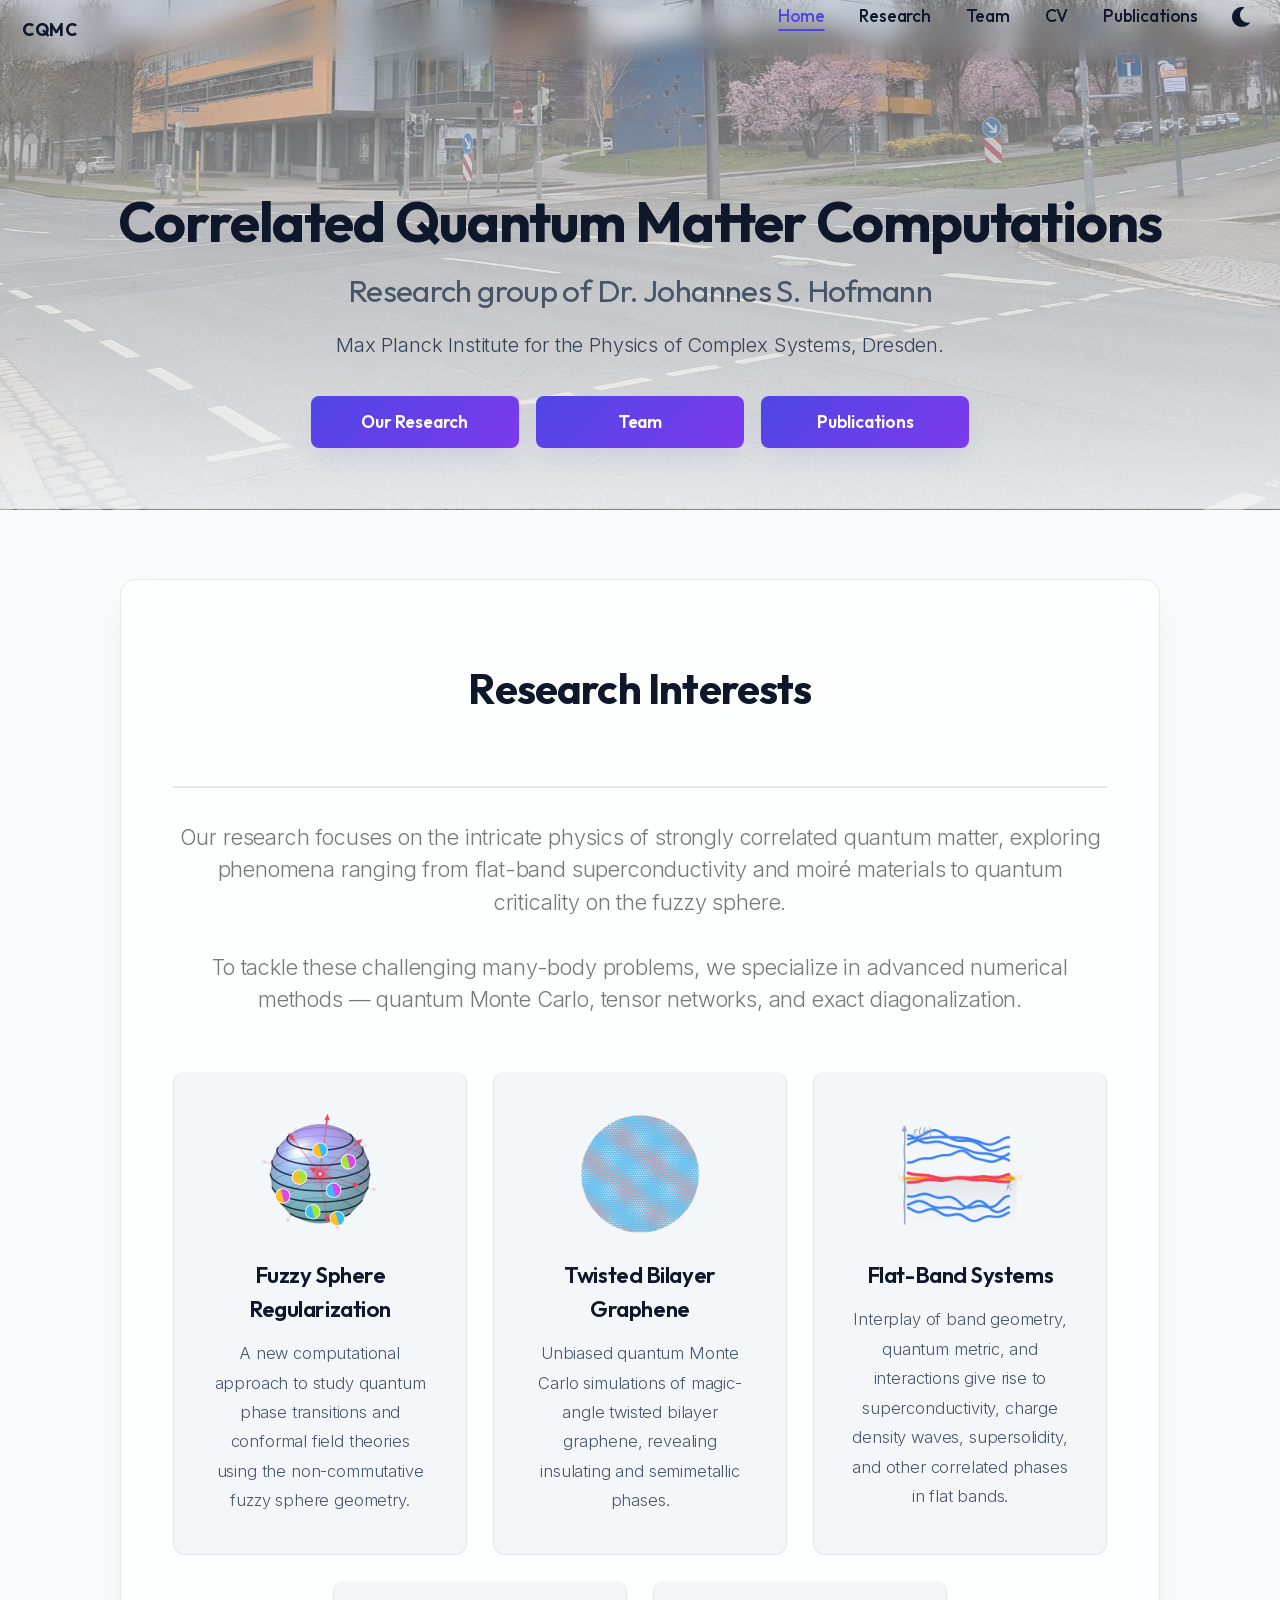
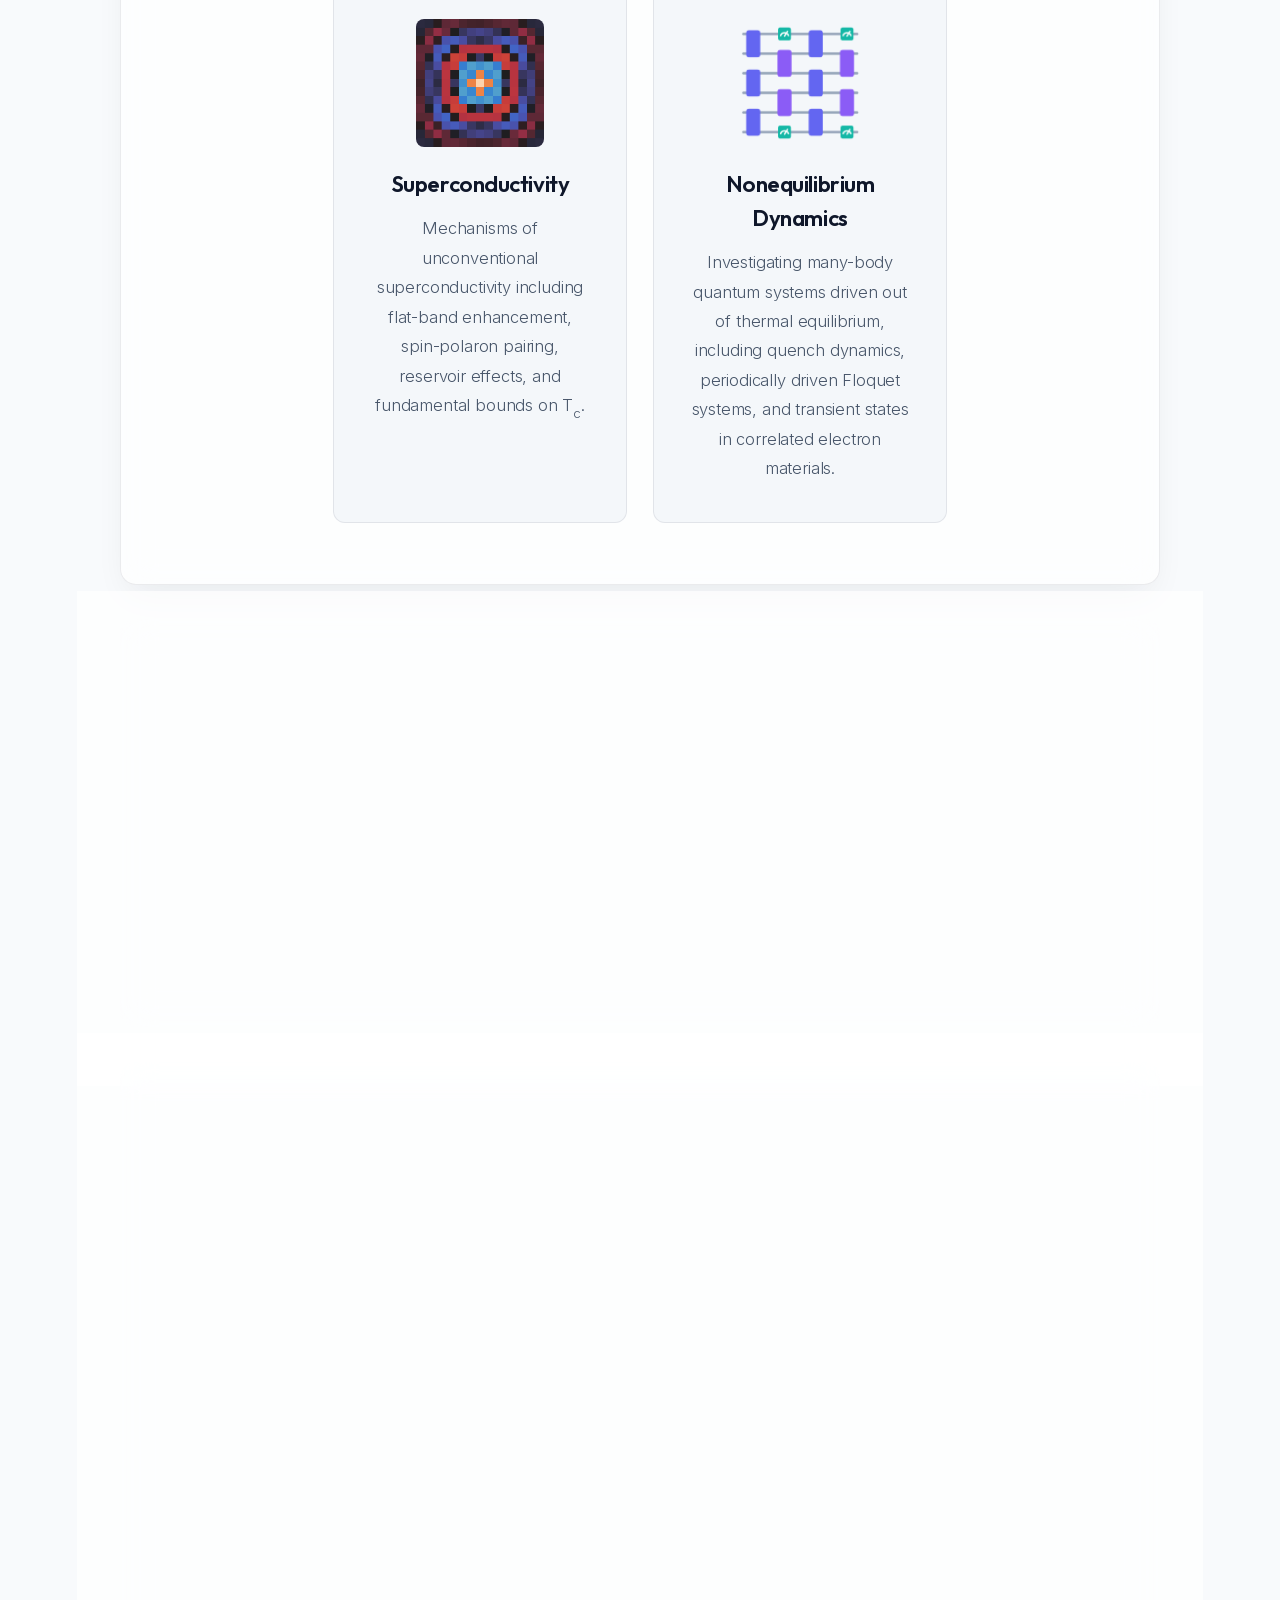
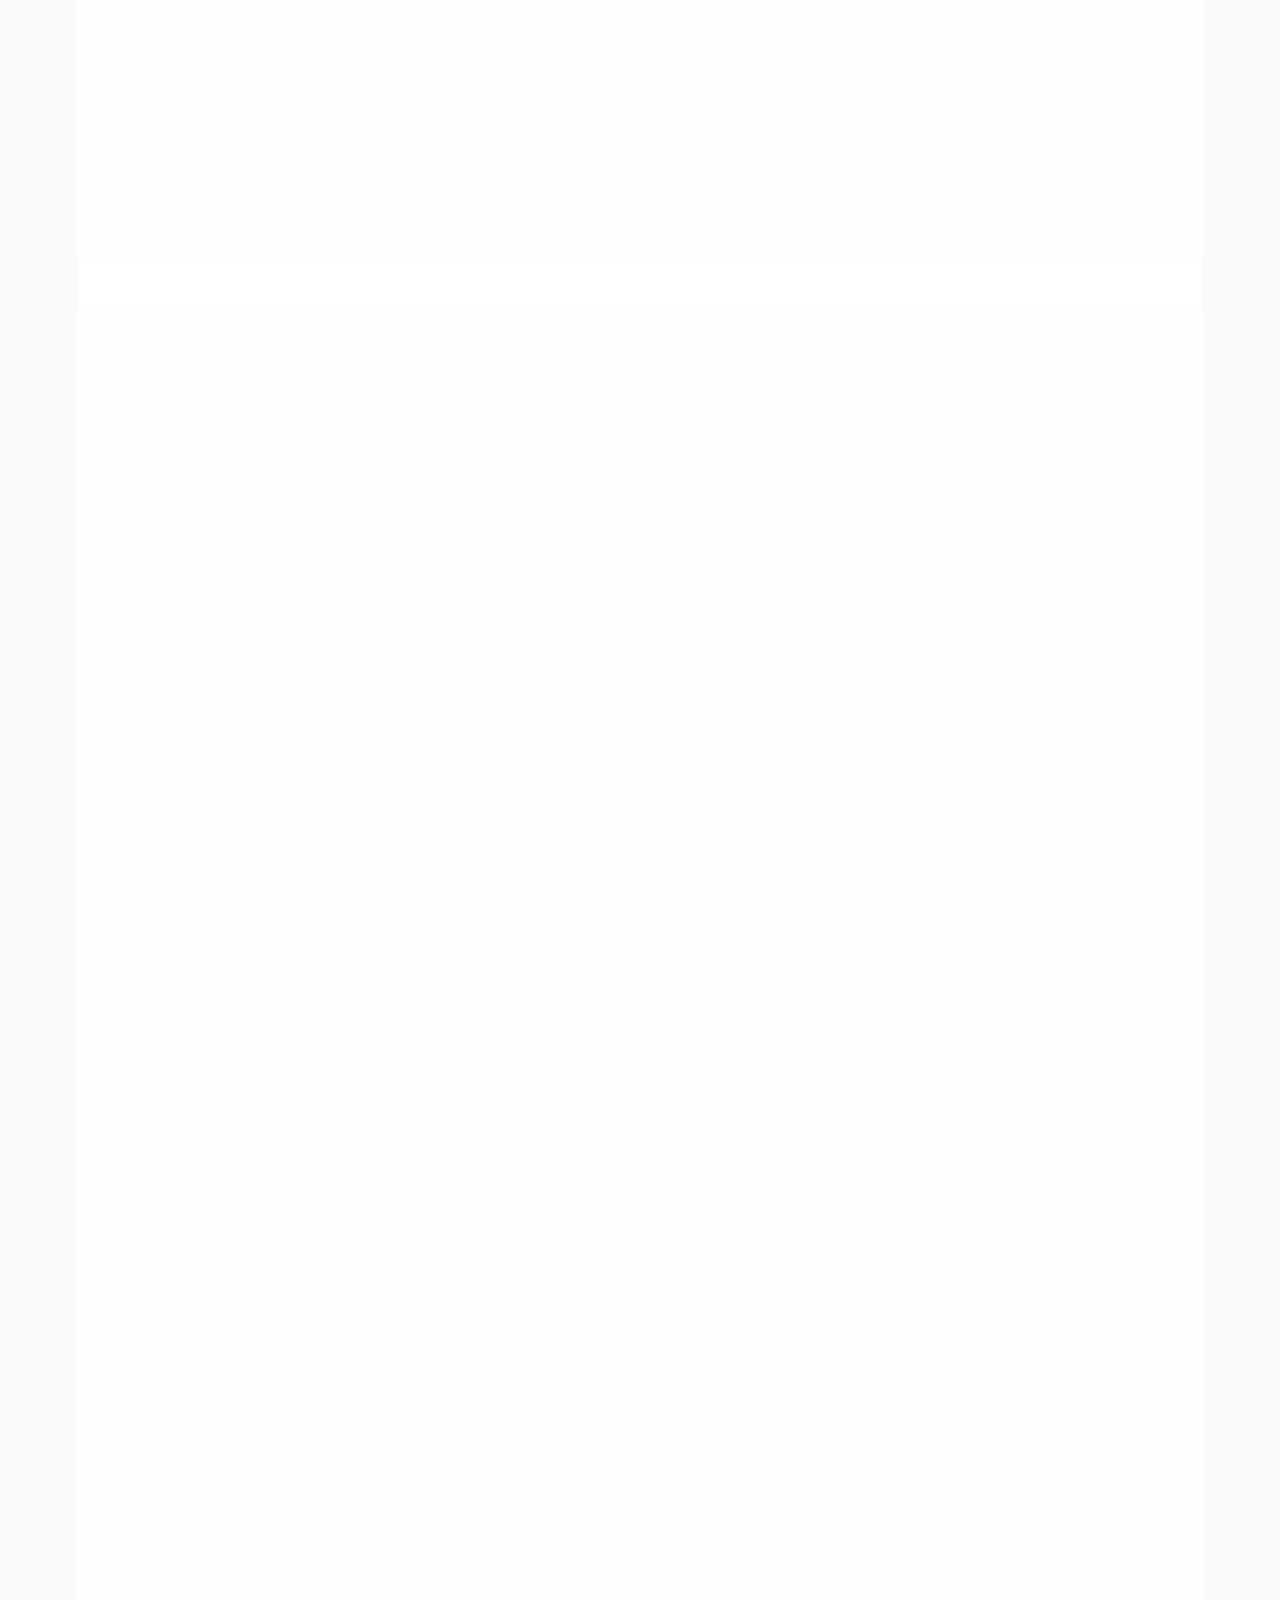
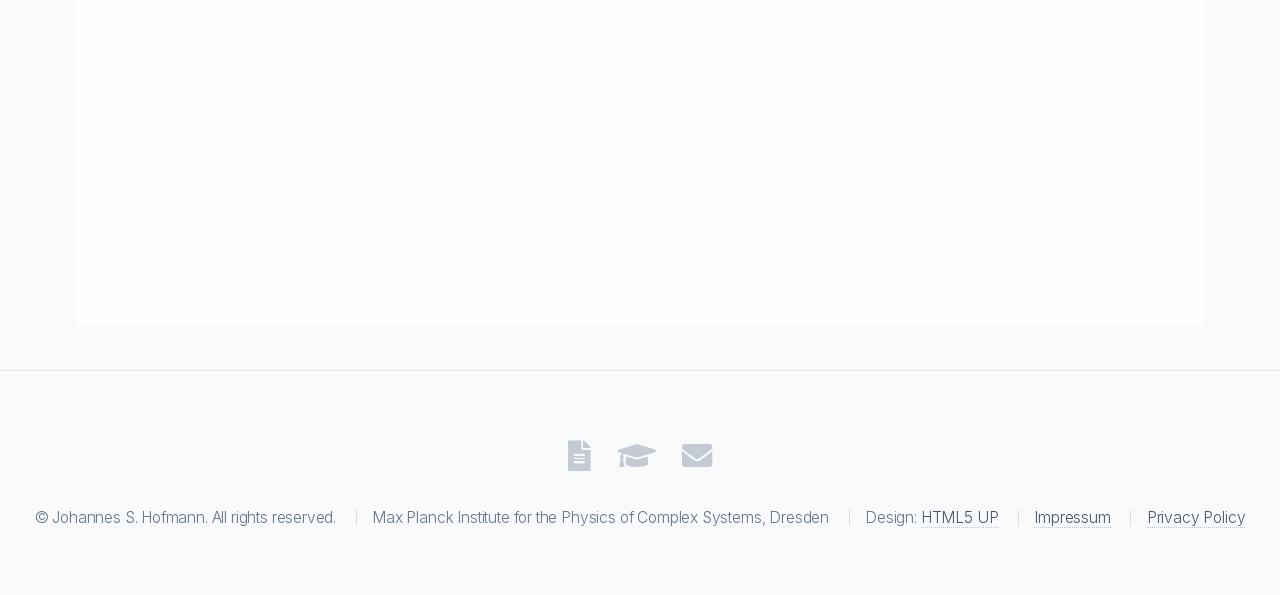
==== commit 91e724d7: "Use GitHub Pages as canonical site URL" ====
--- a/index.html
+++ b/index.html
@@ -14,23 +14,22 @@
     <link rel="icon" href="images/favicon-16.png" sizes="16x16" />
     <link rel="apple-touch-icon" href="images/apple-touch-icon.png" />
 
-    <!-- Social preview. og:url and og:image must be ABSOLUTE, so this base has to
-         be updated when the site moves to its final address (GitHub Pages). -->
-    <link rel="canonical" href="https://www.pks.mpg.de/~jhofmann/" />
+    <!-- Canonical and social-preview URLs use the public GitHub Pages address. -->
+    <link rel="canonical" href="https://johanneshofmann87.github.io/" />
     <meta property="og:type" content="website" />
     <meta property="og:site_name" content="CQMC Group" />
     <meta property="og:locale" content="en_GB" />
     <meta property="og:title" content="CQMC Group — Correlated Quantum Matter Computations" />
     <meta property="og:description" content="Research group of Dr. Johannes S. Hofmann at the Max Planck Institute for the Physics of Complex Systems, Dresden. We study strongly correlated quantum matter using advanced numerical methods." />
-    <meta property="og:url" content="https://www.pks.mpg.de/~jhofmann/" />
-    <meta property="og:image" content="https://www.pks.mpg.de/~jhofmann/images/og-preview.jpg" />
+    <meta property="og:url" content="https://johanneshofmann87.github.io/" />
+    <meta property="og:image" content="https://johanneshofmann87.github.io/images/og-preview.jpg" />
     <meta property="og:image:width" content="1200" />
     <meta property="og:image:height" content="630" />
     <meta property="og:image:alt" content="CQMC — Correlated Quantum Matter Computations, research group of Dr. Johannes S. Hofmann" />
     <meta name="twitter:card" content="summary_large_image" />
     <meta name="twitter:title" content="CQMC Group — Correlated Quantum Matter Computations" />
     <meta name="twitter:description" content="Research group of Dr. Johannes S. Hofmann at the Max Planck Institute for the Physics of Complex Systems, Dresden. We study strongly correlated quantum matter using advanced numerical methods." />
-    <meta name="twitter:image" content="https://www.pks.mpg.de/~jhofmann/images/og-preview.jpg" />
+    <meta name="twitter:image" content="https://johanneshofmann87.github.io/images/og-preview.jpg" />
 
     <link rel="stylesheet" href="assets/css/main.css" />
     <link rel="stylesheet" href="assets/css/custom.css" />
@@ -323,4 +322,4 @@
 
 </body>
 
-</html>+</html>
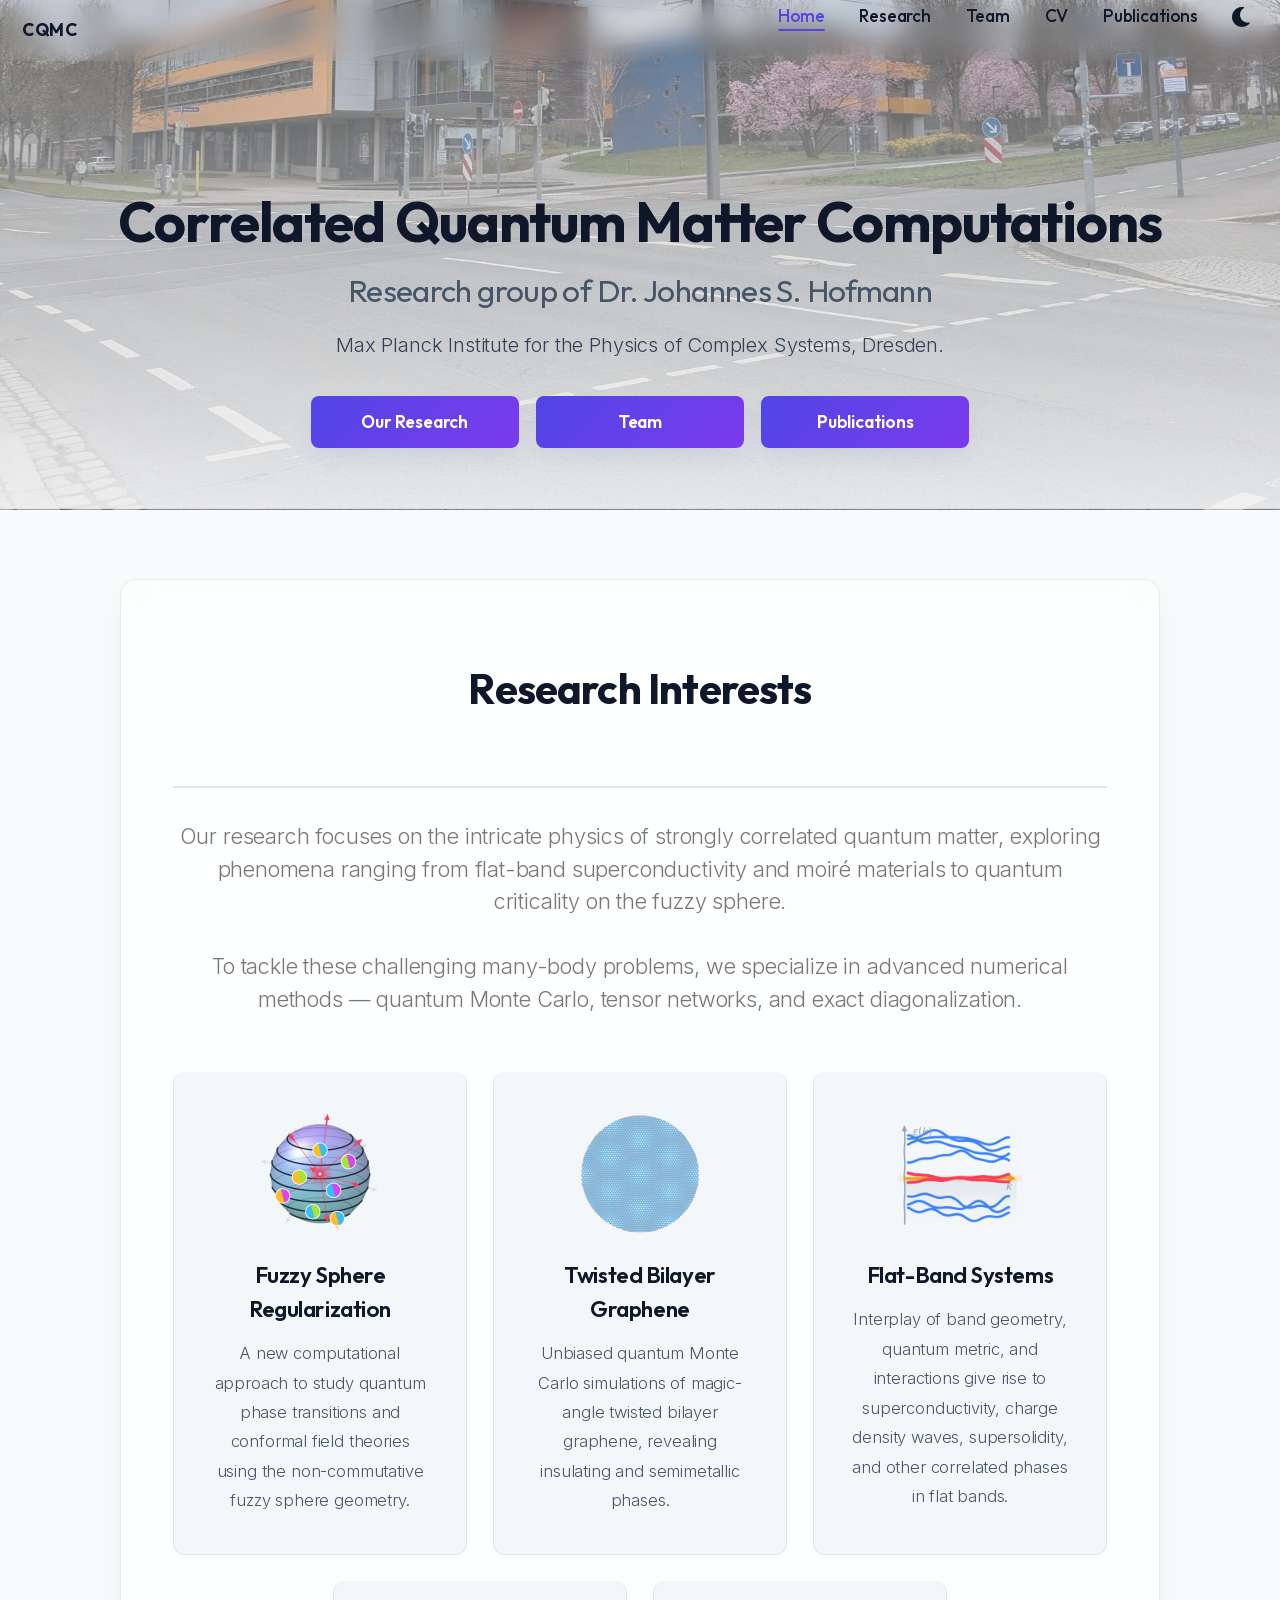
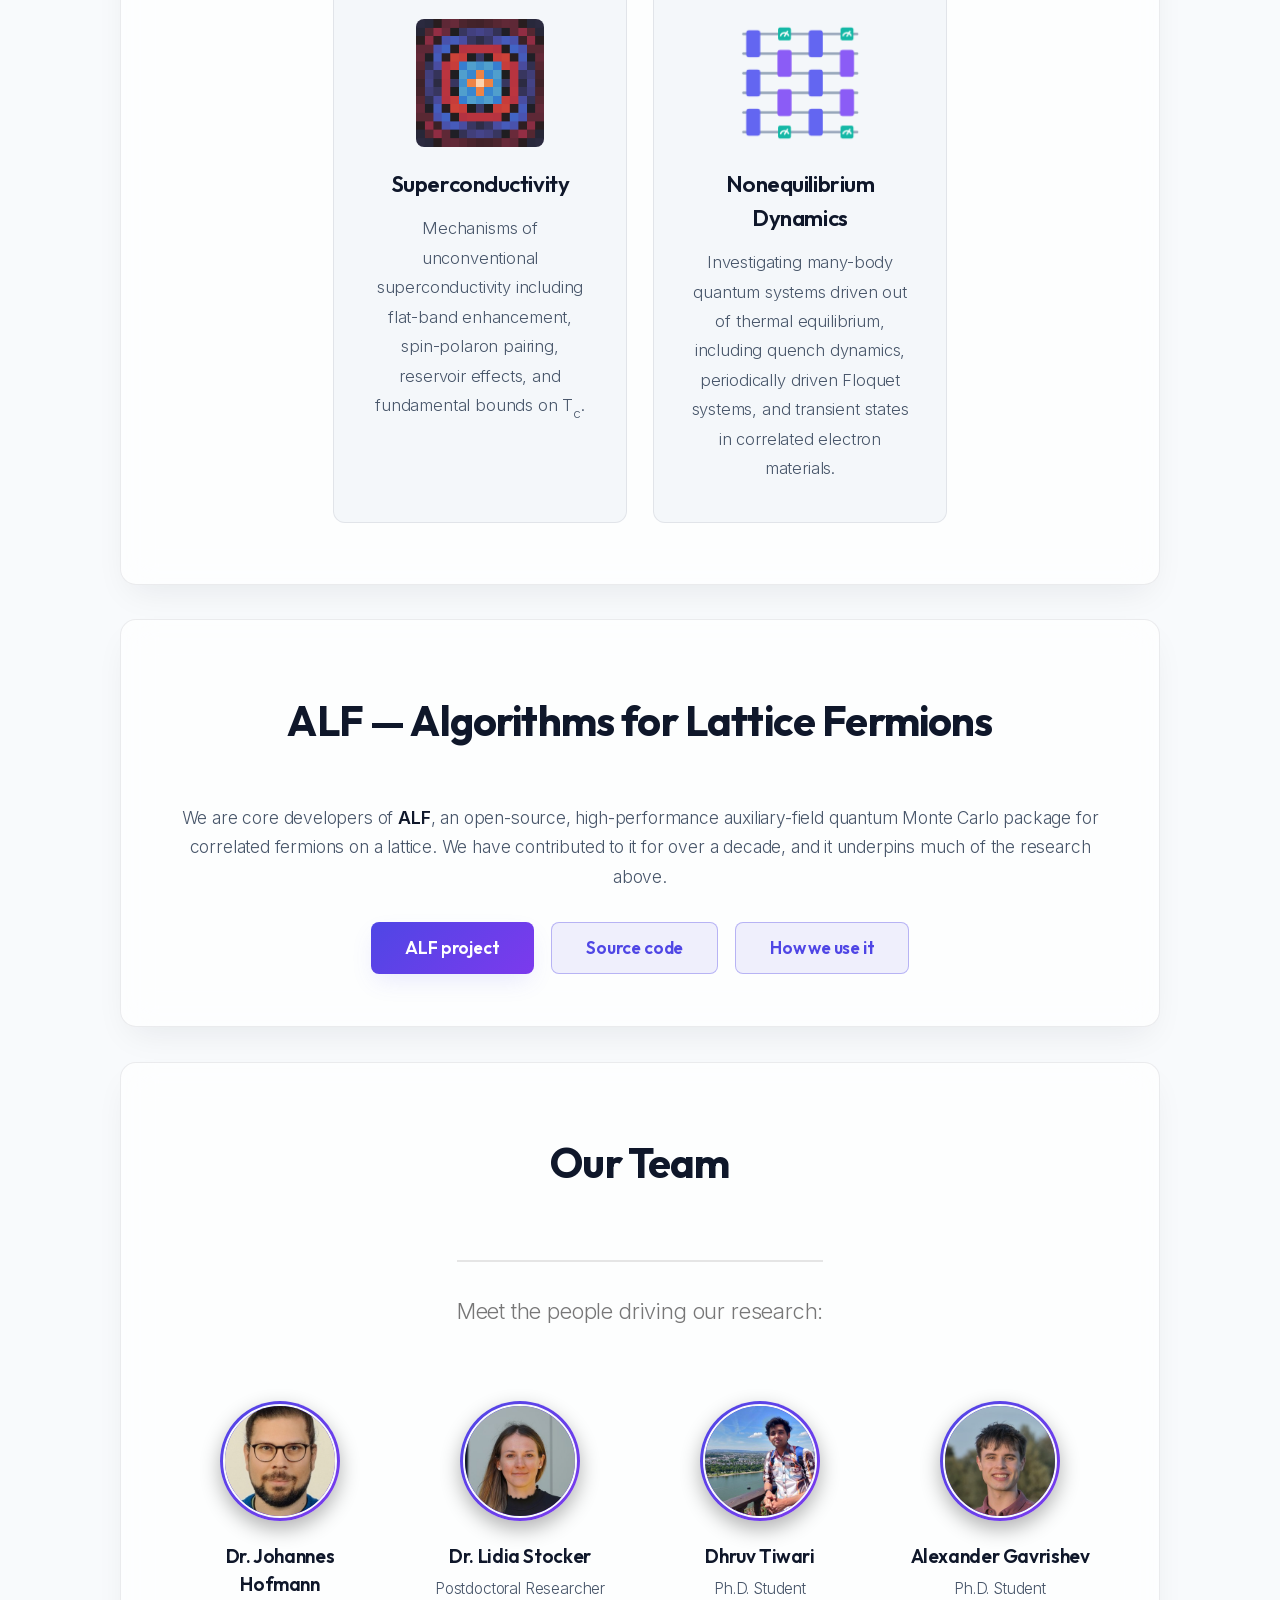
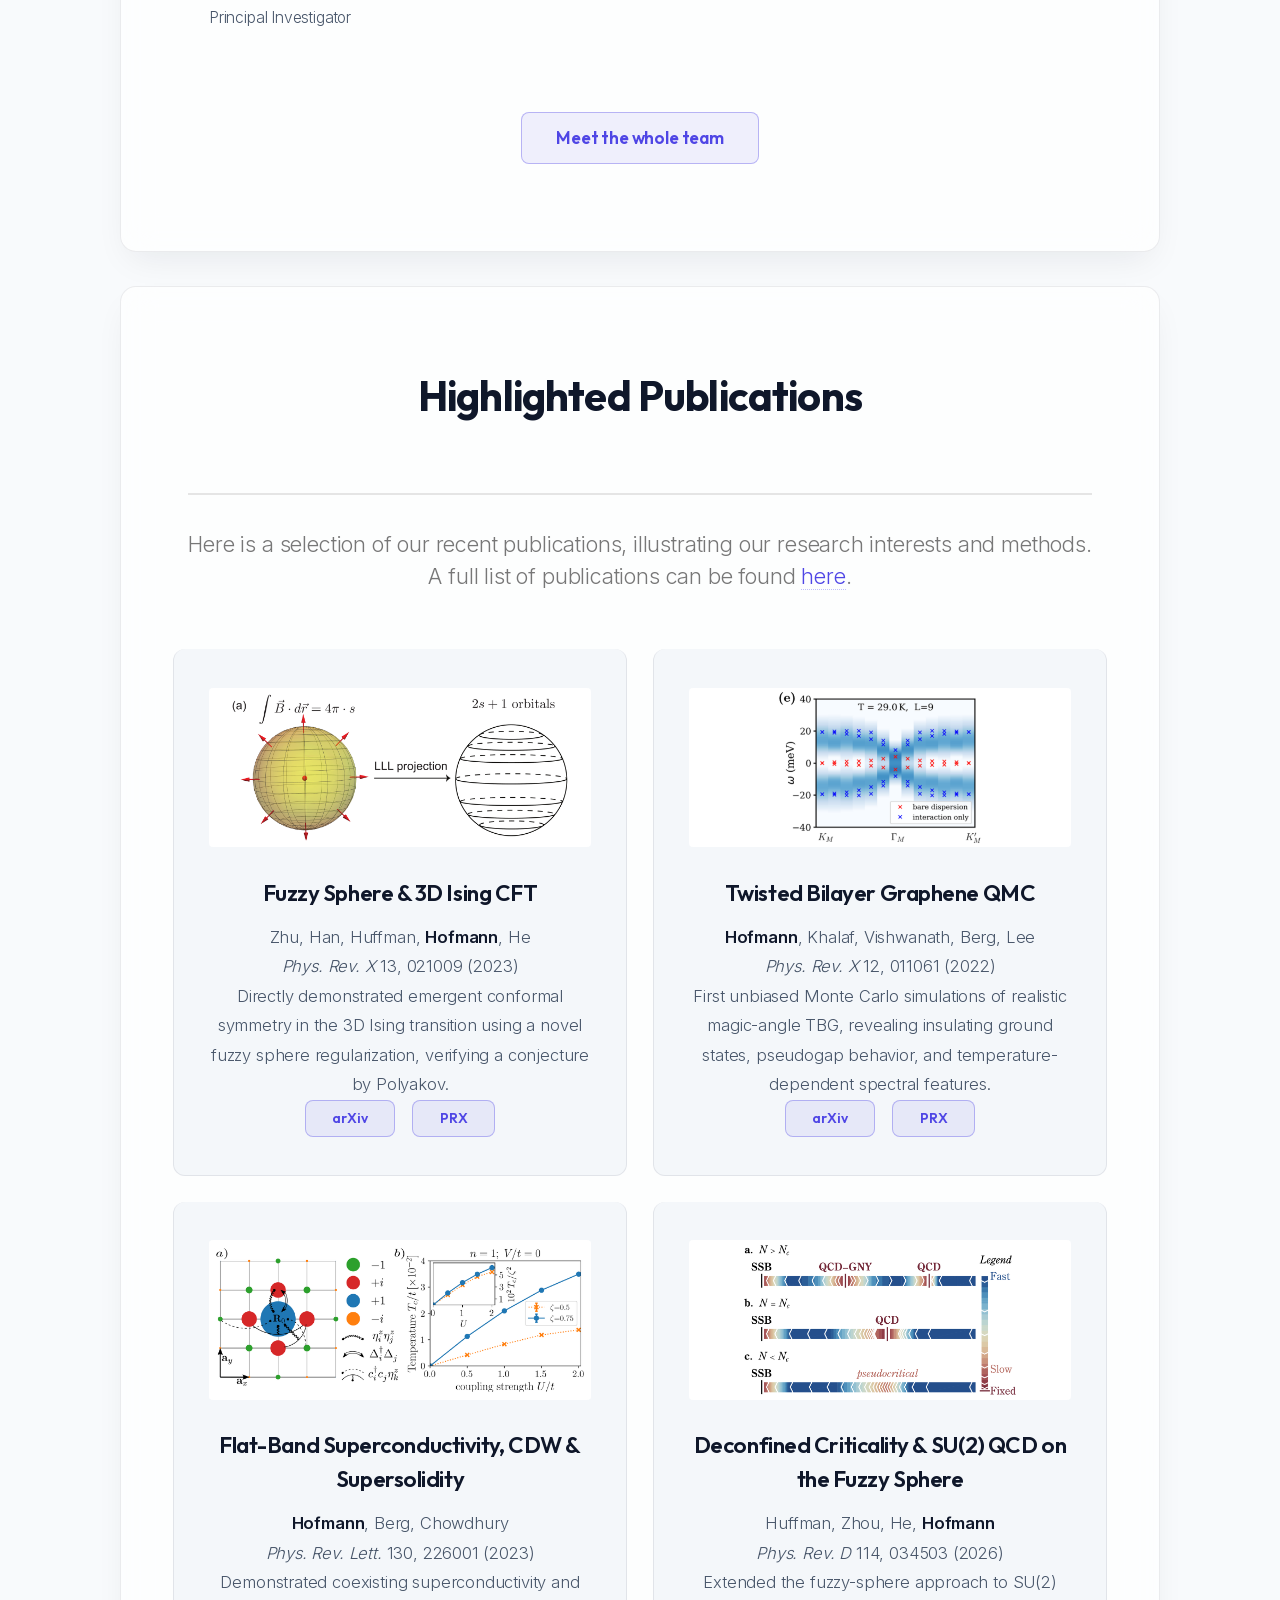
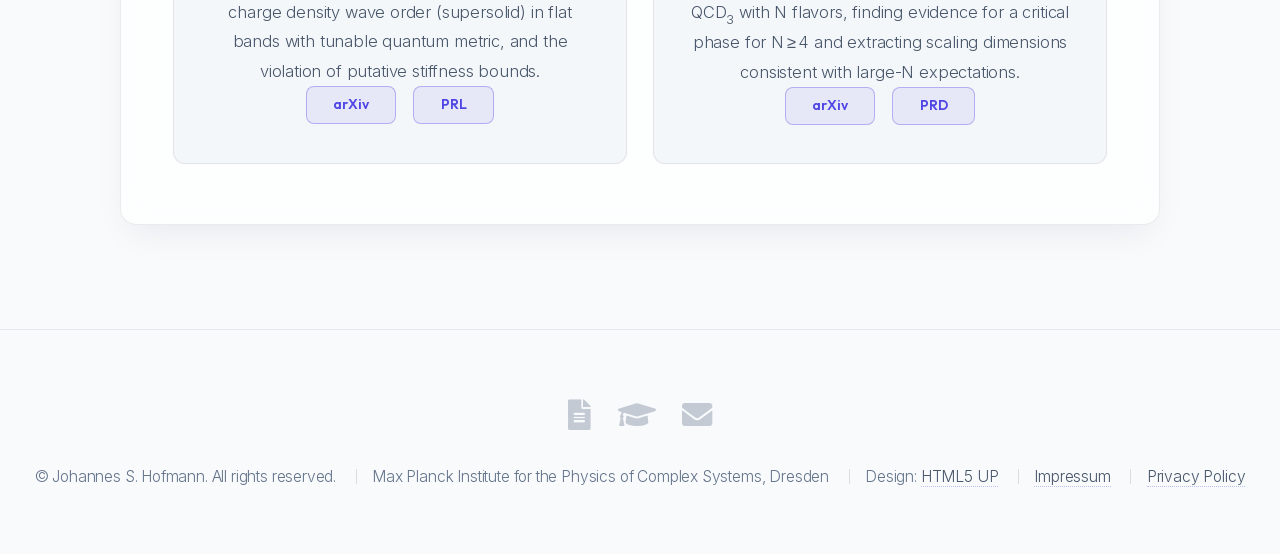
==== commit 5d1bc77c: "update" ====
--- a/index.html
+++ b/index.html
@@ -217,8 +217,8 @@
                 </header>
                 <div class="features-row pub-row">
                     <section>
-                        <img loading="lazy" src="images/fuzzy-sphere.png" alt="Fuzzy Sphere"
-                            style="width:100%; max-height:180px; object-fit:cover; object-position:top; border-radius:4px; margin-bottom:1em;" />
+                        <img loading="lazy" src="images/pub_fuzzy_sphere.png" alt="Fuzzy Sphere"
+                            class="pub-thumb" />
                         <h3>Fuzzy Sphere &amp; 3D Ising CFT</h3>
                         <p>Zhu, Han, Huffman, <strong>Hofmann</strong>, He<br />
                             <em>Phys. Rev. X</em> 13, 021009 (2023)
@@ -233,8 +233,8 @@
                         </ul>
                     </section>
                     <section>
-                        <img loading="lazy" src="images/tbg.png" alt="Twisted Bilayer Graphene"
-                            style="width:100%; max-height:180px; object-fit:cover; object-position:top; border-radius:4px; margin-bottom:1em;" />
+                        <img loading="lazy" src="images/pub_tbg.png" alt="Twisted Bilayer Graphene"
+                            class="pub-thumb" />
                         <h3>Twisted Bilayer Graphene QMC</h3>
                         <p><strong>Hofmann</strong>, Khalaf, Vishwanath, Berg, Lee<br />
                             <em>Phys. Rev. X</em> 12, 011061 (2022)
@@ -251,8 +251,8 @@
                 </div>
                 <div class="features-row pub-row">
                     <section>
-                        <img loading="lazy" src="images/flatband-sc.png" alt="Flat-Band Superconductivity"
-                            style="width:100%; max-height:180px; object-fit:cover; object-position:top; border-radius:4px; margin-bottom:1em;" />
+                        <img loading="lazy" src="images/pub_flatband_sc.png" alt="Flat-Band Superconductivity"
+                            class="pub-thumb" />
                         <h3>Flat-Band Superconductivity, CDW &amp; Supersolidity</h3>
                         <p><strong>Hofmann</strong>, Berg, Chowdhury<br />
                             <em>Phys. Rev. Lett.</em> 130, 226001 (2023)
@@ -267,8 +267,8 @@
                         </ul>
                     </section>
                     <section>
-                        <img loading="lazy" src="images/fig_ph_diag.png" alt="Phase Diagram"
-                            style="width:100%; max-height:180px; object-fit:contain; background:#fff; border-radius:4px; margin-bottom:1em;" />
+                        <img loading="lazy" src="images/pub_qcd_fuzzy_sphere.png" alt="Phase Diagram"
+                            class="pub-thumb" />
                         <h3>Deconfined Criticality &amp; SU(2) QCD on the Fuzzy Sphere</h3>
                         <p>Huffman, Zhou, He, <strong>Hofmann</strong><br />
                             <em>Phys. Rev. D</em> 114, 034503 (2026)
--- a/assets/css/custom.css
+++ b/assets/css/custom.css
@@ -473,6 +473,22 @@
     }
 }
 
+/* Highlighted-publication figures. A fixed aspect ratio rather than a fixed
+   max-height: with only the height capped, the box's shape followed the card
+   width, so object-fit cropped a different slice of each figure at every window
+   size. The images are dedicated panel crops (images/pub_*.png), and `contain`
+   letterboxes those whose shape differs from 12:5 on white, matching the
+   figures' own background. */
+.pub-row .pub-thumb {
+    display: block;
+    width: 100%;
+    aspect-ratio: 12 / 5;
+    object-fit: contain;
+    background: #fff;
+    border-radius: 4px;
+    margin-bottom: 1em;
+}
+
 /* Team strip on the homepage. Four members used to wrap 3+1 and orphan the
    fourth. Explicit column counts rather than auto-fit: with exactly four items
    auto-fit produces a 3+1 orphan again in the 600-800px band, whereas 2 or 4
@@ -628,12 +644,52 @@
     box-shadow: 0 0 0 3px var(--accent-indigo), 0 8px 24px rgba(0,0,0,0.3);
 }
 
-/* Person grid in team.html */
+/* Person grid in team.html. One full-width card per row: with bios the cards
+   became tall, and the old auto-fill grid left empty columns next to a section
+   with only one or two members. Inside a card, photo/name/position sit in a
+   fixed column on the left and the bio fills the rest, mirroring the PI block;
+   they stack again on narrow screens (see the 900px query below). */
 .person-grid {
     display: grid;
-    grid-template-columns: repeat(auto-fill, minmax(260px, 1fr));
+    grid-template-columns: 1fr;
     gap: 2em;
     margin: 2em 0;
+}
+
+.person-grid > .person-card {
+    display: flex;
+    align-items: center;
+    gap: 2.5em;
+}
+
+/* At least 220px so all photos line up; grows instead of wrapping a long
+   name onto two lines at the larger desktop font size. */
+.person-grid .person-id {
+    flex: 0 0 auto;
+    min-width: 220px;
+}
+
+.person-grid .person-id h4 {
+    white-space: nowrap;
+}
+
+.person-grid .person-card p.person-bio {
+    flex: 1 1 auto;
+    margin-top: 0 !important;
+}
+
+@media screen and (max-width: 900px) {
+    .person-grid > .person-card {
+        display: block;
+    }
+
+    .person-grid .person-id h4 {
+        white-space: normal;
+    }
+
+    .person-grid .person-card p.person-bio {
+        margin-top: 1em !important;
+    }
 }
 
 .person-card {
@@ -666,6 +722,12 @@
 
 .person-card p a {
     border-bottom: none;
+}
+
+.person-card p.person-bio {
+    margin-top: 1em !important;
+    text-align: left;
+    line-height: 1.6;
 }
 
 /* Larger team detail view avatars */
